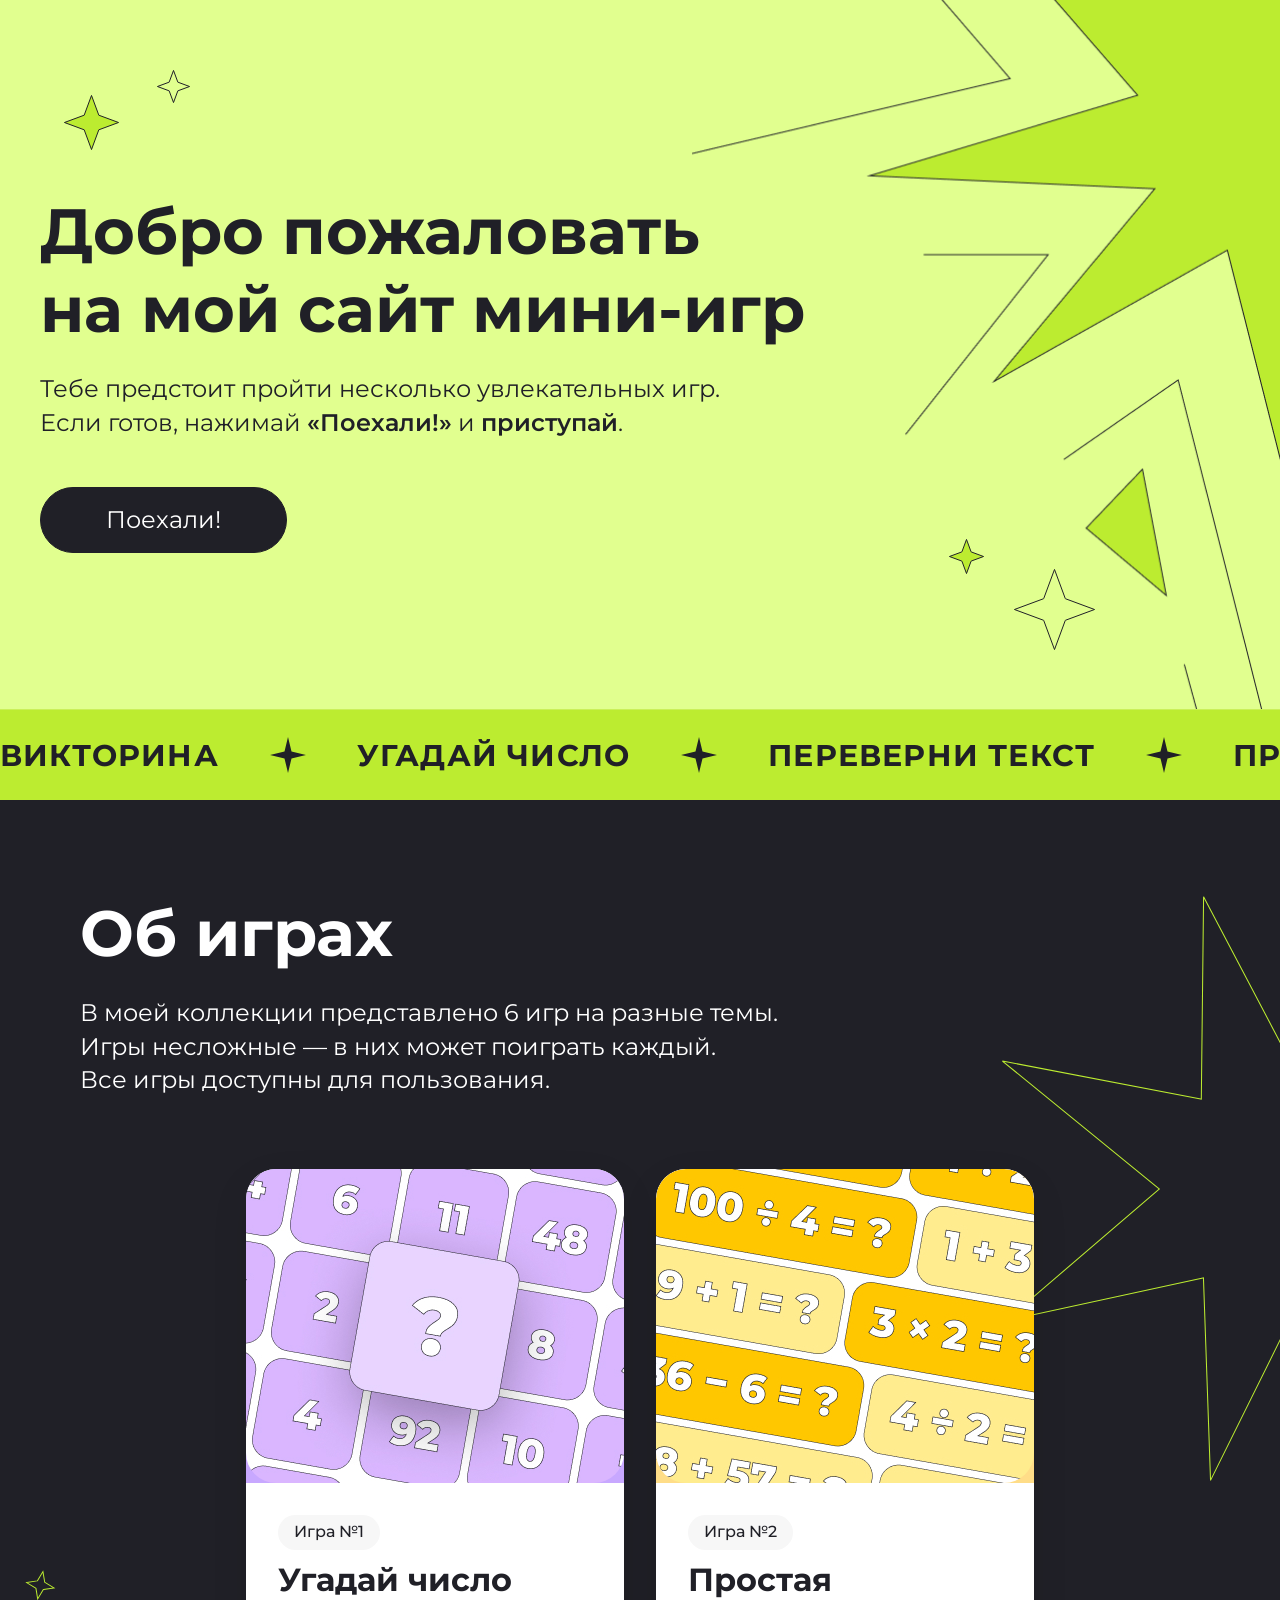
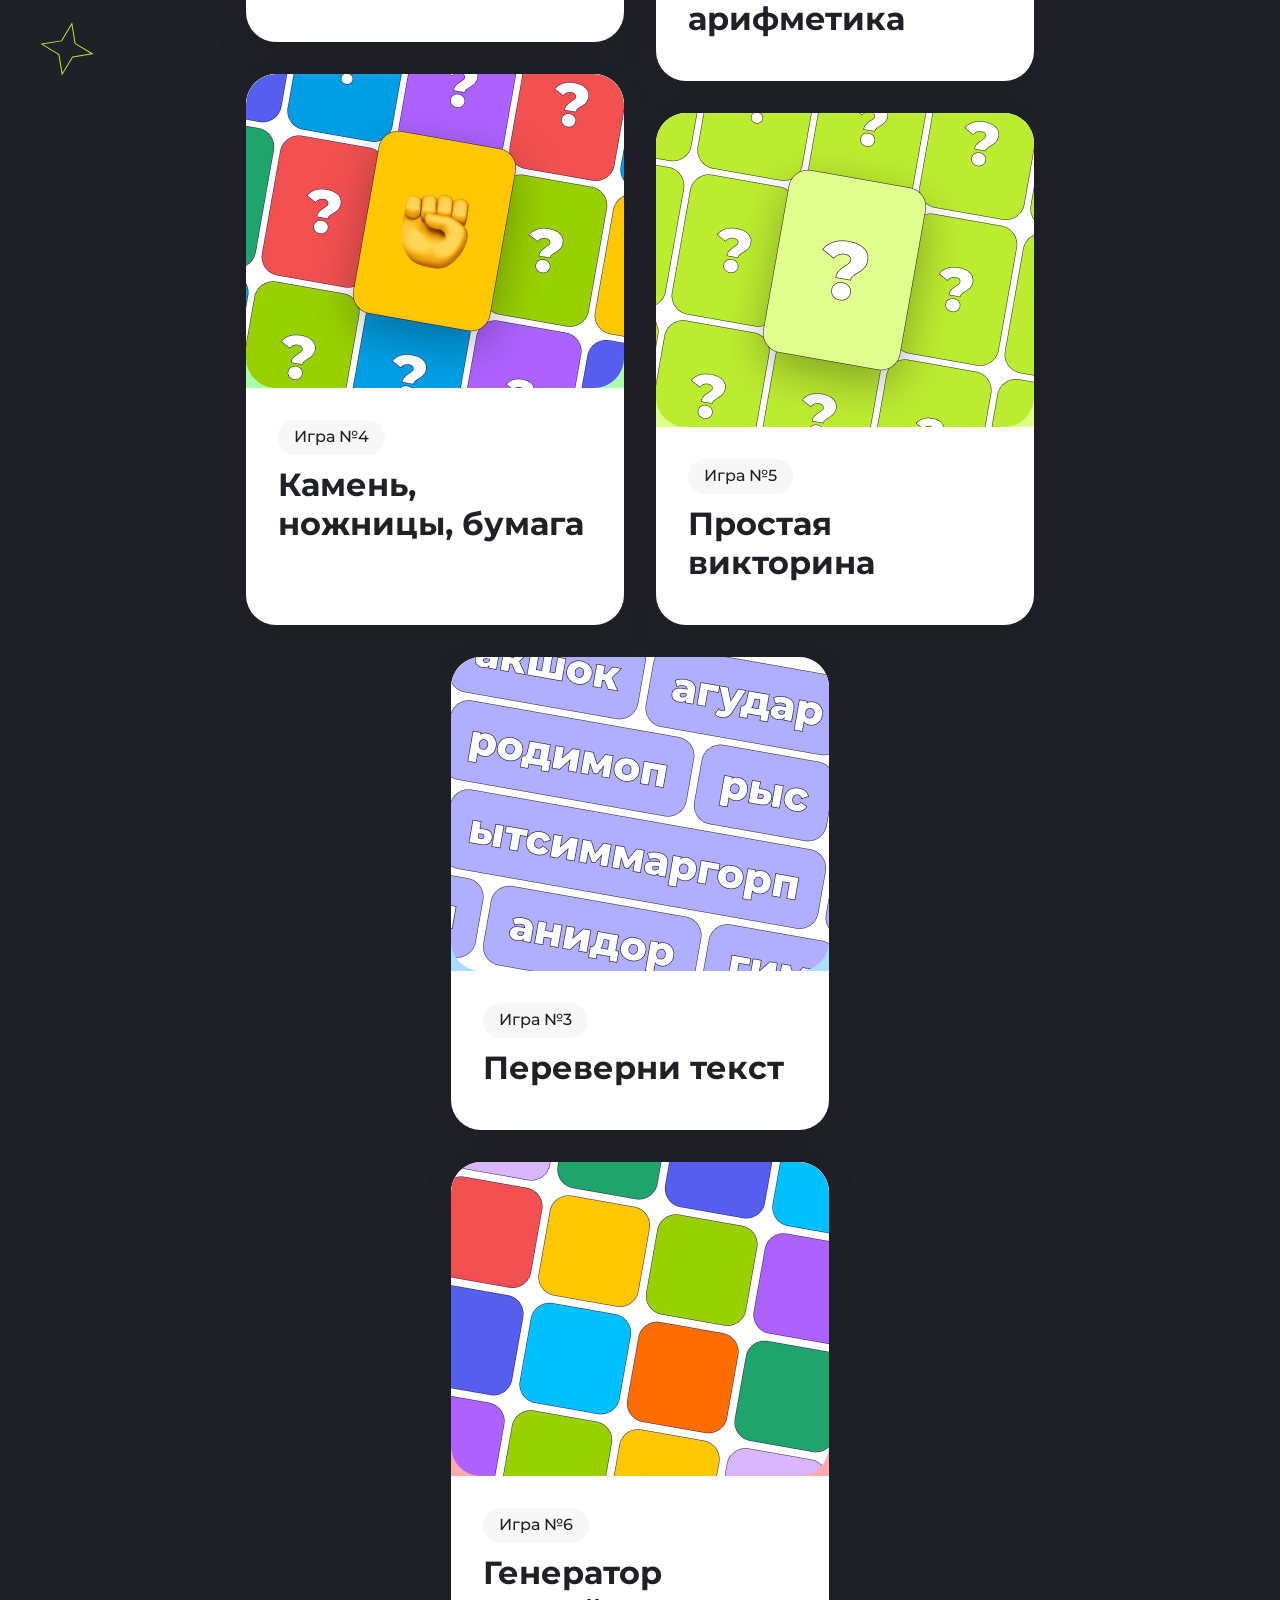
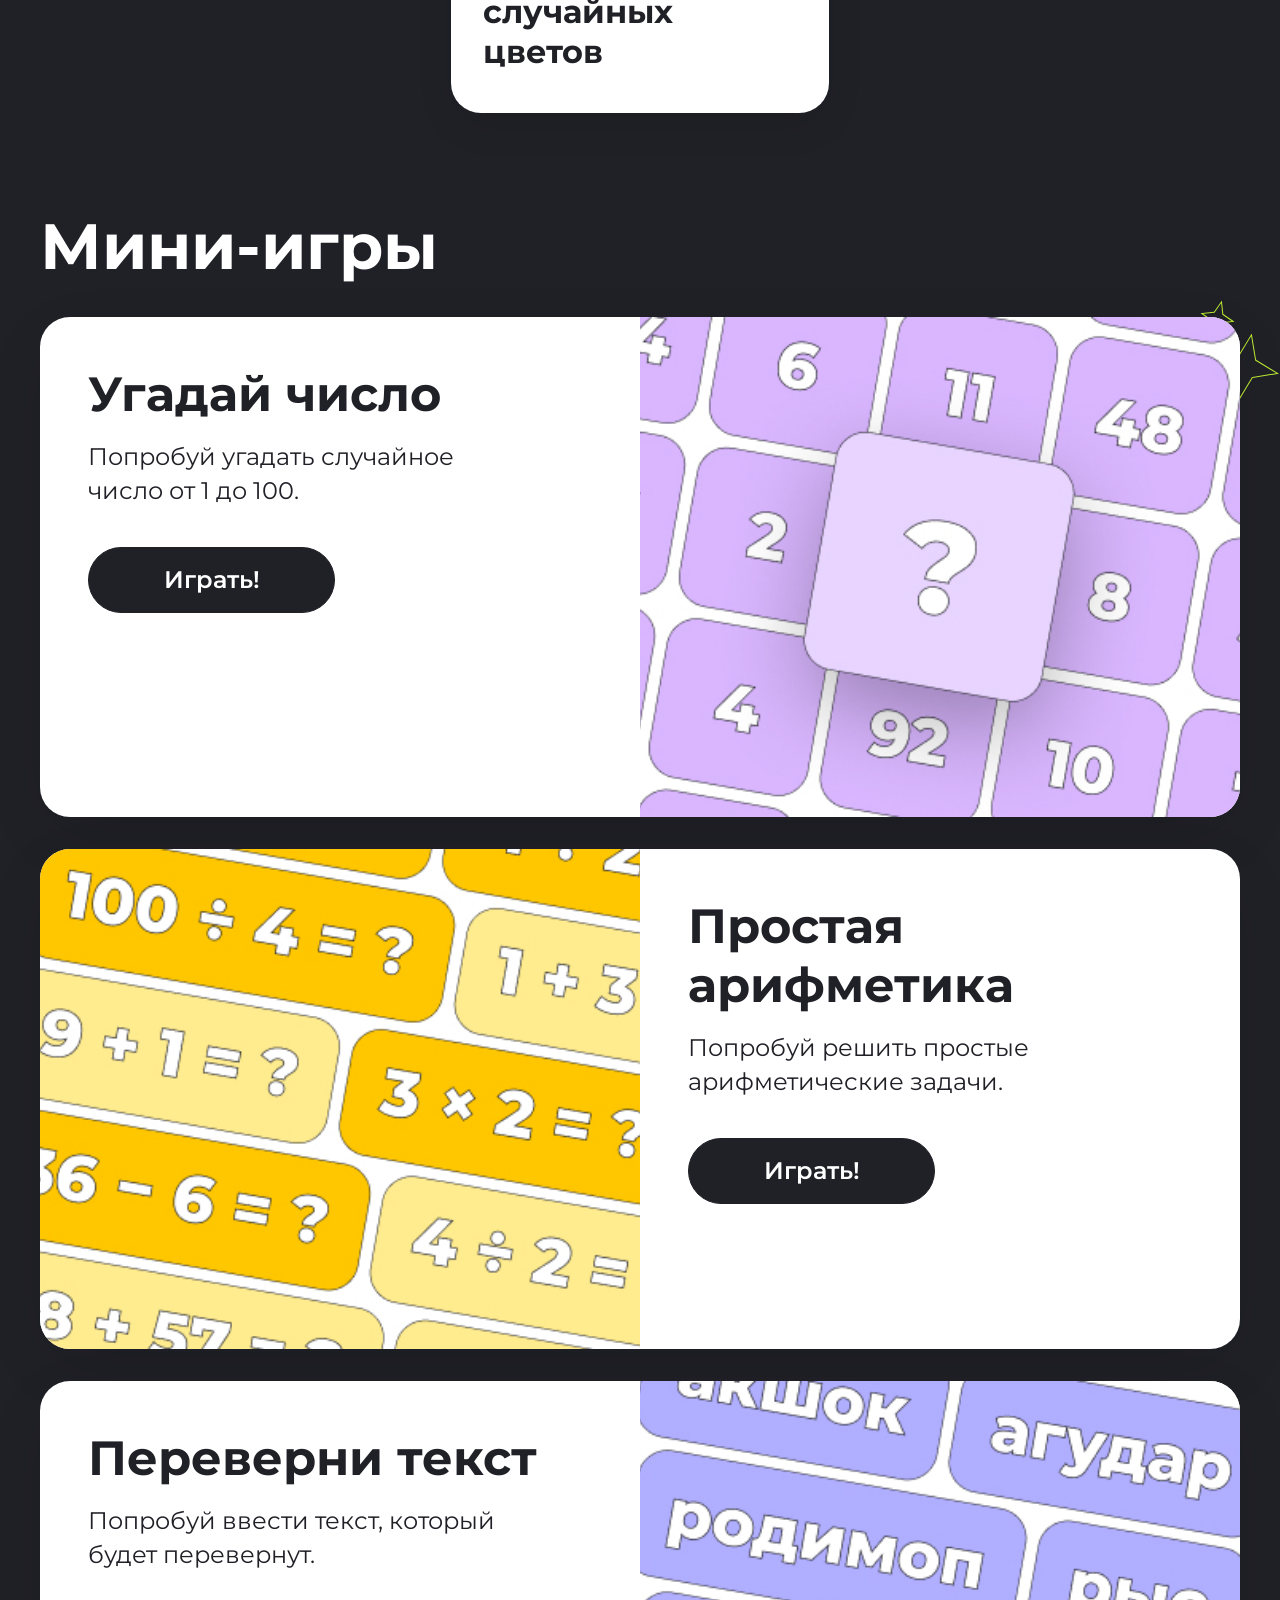
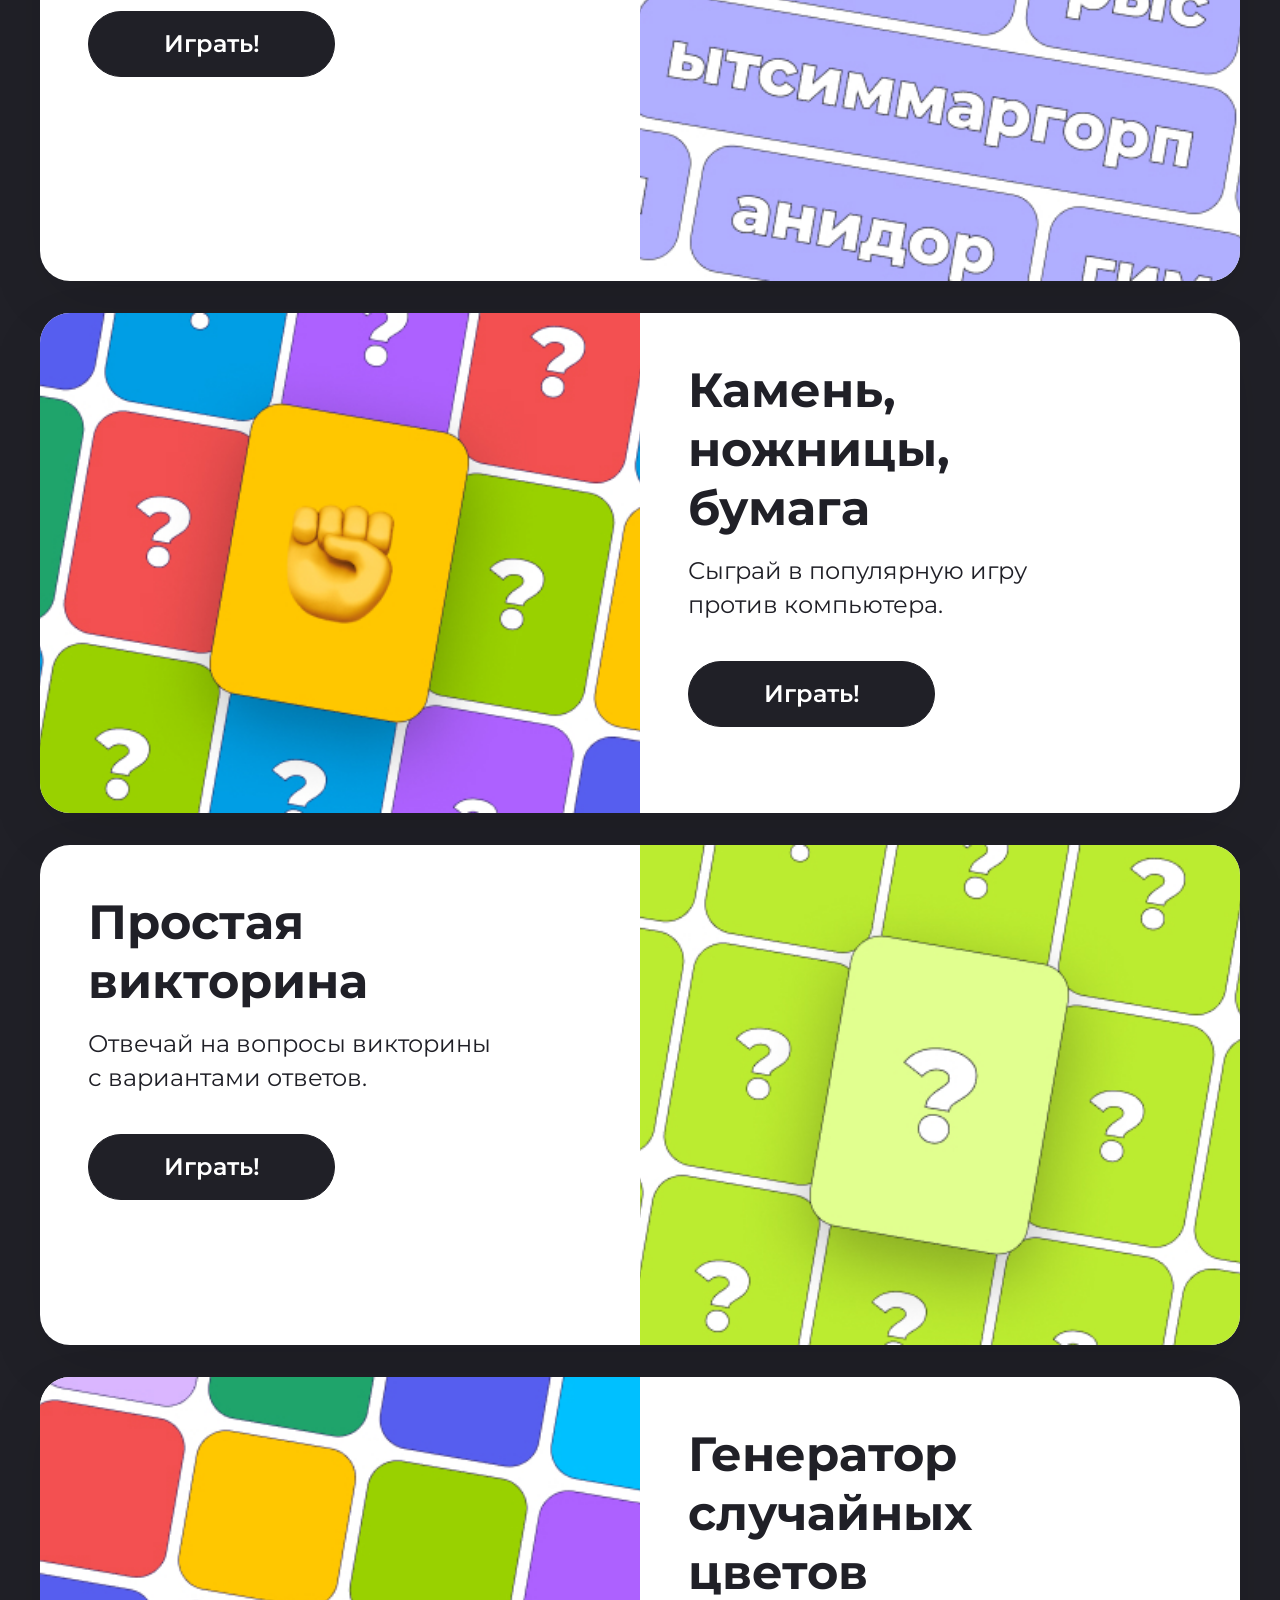
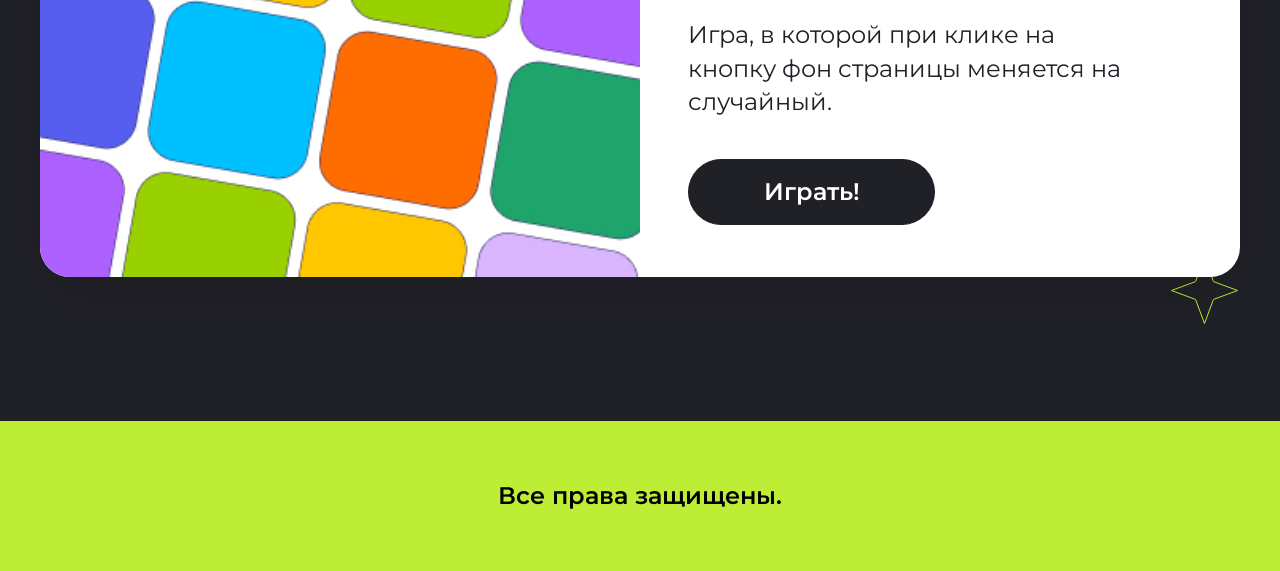
==== index.html @ 8c33d816 "Add files via upload" ====
<!doctype html>
<html lang="ru">
  <head>
    <meta charset="UTF-8" />
    <meta name="viewport" content="width=device-width, initial-scale=1.0" />
    <title>Мини-игры</title>
    <link rel="preconnect" href="https://fonts.googleapis.com" />
    <link rel="preconnect" href="https://fonts.gstatic.com" crossorigin />
    <link
      href="https://fonts.googleapis.com/css2?family=Montserrat:wght@400;500;600;700&display=swap"
      rel="stylesheet"
    />
    <link rel="stylesheet" href="style.css" />
  </head>
  <body>
    <div class="page">
      <!-- Блок: hero -->
      <section class="hero">
        <!-- Звёздочки десктоп -->
        <svg
          class="hero__star hero__star_top"
          width="57"
          height="57"
          viewBox="0 0 57 57"
          fill="none"
          xmlns="http://www.w3.org/2000/svg"
        >
          <path
            d="M35.7285 20.9756L35.8086 21.1914L36.0244 21.2715L55.5586 28.5L36.0244 35.7285L35.8086 35.8086L35.7285 36.0244L28.5 55.5586L21.2715 36.0244L21.1914 35.8086L20.9756 35.7285L1.44043 28.5L20.9756 21.2715L21.1914 21.1914L21.2715 20.9756L28.5 1.44043L35.7285 20.9756Z"
            fill="#BCEC30"
            stroke="#202027"
          />
        </svg>
        <svg
          class="hero__star hero__star_top-small"
          width="35"
          height="35"
          viewBox="0 0 35 35"
          fill="none"
          xmlns="http://www.w3.org/2000/svg"
        >
          <path
            d="M21.7578 12.9473L21.8379 13.1621L22.0527 13.2422L33.5586 17.5L22.0527 21.7578L21.8379 21.8379L21.7578 22.0527L17.5 33.5586L13.2422 22.0527L13.1621 21.8379L12.9473 21.7578L1.44043 17.5L12.9473 13.2422L13.1621 13.1621L13.2422 12.9473L17.5 1.44043L21.7578 12.9473Z"
            stroke="#202027"
          />
        </svg>
        <svg
          class="hero__star hero__star_down"
          width="37"
          height="37"
          viewBox="0 0 37 37"
          fill="none"
          xmlns="http://www.w3.org/2000/svg"
        >
          <path
            d="M23.0273 13.6768L23.1074 13.8926L23.3232 13.9727L35.5586 18.5L23.3232 23.0273L23.1074 23.1074L23.0273 23.3232L18.5 35.5586L13.9727 23.3232L13.8926 23.1074L13.6768 23.0273L1.44043 18.5L13.6768 13.9727L13.8926 13.8926L13.9727 13.6768L18.5 1.44043L23.0273 13.6768Z"
            fill="#BCEC30"
            stroke="#202027"
          />
        </svg>
        <svg
          class="hero__star hero__star_down-big"
          width="83"
          height="83"
          viewBox="0 0 83 83"
          fill="none"
          xmlns="http://www.w3.org/2000/svg"
        >
          <path
            d="M52.2402 30.4648L52.3193 30.6807L52.5352 30.7598L81.5586 41.5L52.5352 52.2402L52.3193 52.3193L52.2402 52.5352L41.5 81.5586L30.7598 52.5352L30.6807 52.3193L30.4648 52.2402L1.44043 41.5L30.4648 30.7598L30.6807 30.6807L30.7598 30.4648L41.5 1.44043L52.2402 30.4648Z"
            stroke="#202027"
          />
        </svg>

        <!--НОВЫЕ ЗВЁЗДЫ МОБИЛьный -->
        <!-- Верхняя левая большая звезда -->
        <svg
          class="hero__star hero__star_mobile hero__star_mobile_top-left-big"
          width="35"
          height="35"
          viewBox="0 0 35 35"
          fill="none"
          xmlns="http://www.w3.org/2000/svg"
        >
          <path
            d="M21.7578 12.9473L21.8379 13.1621L22.0527 13.2422L33.5586 17.5L22.0527 21.7578L21.8379 21.8379L21.7578 22.0527L17.5 33.5586L13.2422 22.0527L13.1621 21.8379L12.9473 21.7578L1.44043 17.5L12.9473 13.2422L13.1621 13.1621L13.2422 12.9473L17.5 1.44043L21.7578 12.9473Z"
            fill="#BCEC30"
            stroke="#202027"
          />
        </svg>

        <!-- Верхняя левая малая звезда -->
        <svg
          class="hero__star hero__star_mobile hero__star_mobile_top-left-small"
          width="21"
          height="21"
          viewBox="0 0 21 21"
          fill="none"
          xmlns="http://www.w3.org/2000/svg"
        >
          <path
            d="M12.8672 7.83789L12.9473 8.05273L13.1621 8.13281L19.5586 10.5L13.1621 12.8672L12.9473 12.9473L12.8672 13.1621L10.5 19.5586L8.13281 13.1621L8.05273 12.9473L7.83789 12.8672L1.44043 10.5L7.83789 8.13281L8.05273 8.05273L8.13281 7.83789L10.5 1.44043L12.8672 7.83789Z"
            stroke="#202027"
          />
        </svg>

        <!-- Нижняя правая малая звезда -->
        <svg
          class="hero__star hero__star_mobile hero__star_mobile_bottom-right-small"
          width="18"
          height="18"
          viewBox="0 0 18 18"
          fill="none"
          xmlns="http://www.w3.org/2000/svg"
        >
          <path
            d="M10.9619 6.74316L11.042 6.95801L11.2568 7.03809L16.5586 9L11.2568 10.9619L11.042 11.042L10.9619 11.2568L9 16.5586L7.03809 11.2568L6.95801 11.042L6.74316 10.9619L1.44043 9L6.74316 7.03809L6.95801 6.95801L7.03809 6.74316L9 1.44043L10.9619 6.74316Z"
            fill="#BCEC30"
            stroke="#202027"
          />
        </svg>

        <!-- Нижняя правая большая звезда -->
        <svg
          class="hero__star hero__star_mobile hero__star_mobile_bottom-right-big"
          width="39"
          height="41"
          viewBox="0 0 39 41"
          fill="none"
          xmlns="http://www.w3.org/2000/svg"
        >
          <path
            d="M24.2949 15.1289L24.3711 15.3457L24.5859 15.4287L37.6201 20.5L24.5859 25.5713L24.3711 25.6543L24.2949 25.8711L19.5 39.4932L14.7051 25.8711L14.6289 25.6543L14.4141 25.5713L1.37891 20.5L14.4141 15.4287L14.6289 15.3457L14.7051 15.1289L19.5 1.50586L24.2949 15.1289Z"
            stroke="#202027"
          />
        </svg>

        <!-- Верхняя большая звезда справа -->
        <svg
          class="hero__star hero__star_mobile hero__star_mobile_top-right-big"
          width="160"
          height="155"
          viewBox="0 0 160 155"
          fill="none"
          xmlns="http://www.w3.org/2000/svg"
        >
          <path
            d="M163.245 10.1084C166.091 10.8901 245.303 43.9262 245.303 43.9262L161.261 52.8255L214.355 120.072L139.504 74.1374L131.878 151.995L110.781 70.0034L40.4614 109.004L88.9017 51.7588L2.93664 47.8942L83.7388 23.992L23.6975 -44.2244L108.11 -5.0504L127.428 -80.6361L136.103 -4.88818L212.993 -57.1361L163.245 10.1084Z"
            fill="#BCEC30"
            stroke="#202027"
            stroke-miterlimit="10"
            stroke-linecap="round"
          />
        </svg>
        <!-- КОНЕЦ НОВЫХ ЗВЁЗД -->

        <div class="hero__container">
          <div class="hero__content">
            <h1 class="hero__title">
              Добро пожаловать<br />
              на мой сайт мини-игр
            </h1>
            <p class="hero__description">
              Тебе предстоит пройти несколько увлекательных игр. Если готов,
              нажимай <span class="hero__highlight">«Поехали!»</span> и
              <span class="hero__highlight">приступай</span>.
            </p>
            <button
              class="hero__button"
              onclick="document.getElementById('games-play').scrollIntoView({ behavior: 'smooth' })"
            >
              Поехали!
            </button>
          </div>
        </div>

        <!-- Полоса прокрутки с играми -->
        <div class="hero__scroll-line scroll-line">
          <div class="scroll-line__track">
            <span class="scroll-line__item">ВИКТОРИНА</span>
            <span class="scroll-line__separator">
              <svg width="36" height="36" viewBox="0 0 36 36" fill="none">
                <path
                  d="M18 0L21.5 14.5L36 18L21.5 21.5L18 36L14.5 21.5L0 18L14.5 14.5L18 0Z"
                  fill="#202027"
                />
              </svg>
            </span>
            <span class="scroll-line__item">УГАДАЙ ЧИСЛО</span>
            <span class="scroll-line__separator">
              <svg width="36" height="36" viewBox="0 0 36 36" fill="none">
                <path
                  d="M18 0L21.5 14.5L36 18L21.5 21.5L18 36L14.5 21.5L0 18L14.5 14.5L18 0Z"
                  fill="#202027"
                />
              </svg>
            </span>
            <span class="scroll-line__item">ПЕРЕВЕРНИ ТЕКСТ</span>
            <span class="scroll-line__separator">
              <svg width="36" height="36" viewBox="0 0 36 36" fill="none">
                <path
                  d="M18 0L21.5 14.5L36 18L21.5 21.5L18 36L14.5 21.5L0 18L14.5 14.5L18 0Z"
                  fill="#202027"
                />
              </svg>
            </span>
            <span class="scroll-line__item">ПРОСТАЯ АРИФМЕТИКА</span>
            <span class="scroll-line__separator">
              <svg width="36" height="36" viewBox="0 0 36 36" fill="none">
                <path
                  d="M18 0L21.5 14.5L36 18L21.5 21.5L18 36L14.5 21.5L0 18L14.5 14.5L18 0Z"
                  fill="#202027"
                />
              </svg>
            </span>
            <span class="scroll-line__item">КАМЕНЬ, НОЖНИЦЫ, БУМАГА</span>
            <span class="scroll-line__separator">
              <svg width="36" height="36" viewBox="0 0 36 36" fill="none">
                <path
                  d="M18 0L21.5 14.5L36 18L21.5 21.5L18 36L14.5 21.5L0 18L14.5 14.5L18 0Z"
                  fill="#202027"
                />
              </svg>
            </span>
            <span class="scroll-line__item">ГЕНЕРАТОР СЛУЧАЙНЫХ ЦВЕТОВ</span>
            <span class="scroll-line__separator">
              <svg width="36" height="36" viewBox="0 0 36 36" fill="none">
                <path
                  d="M18 0L21.5 14.5L36 18L21.5 21.5L18 36L14.5 21.5L0 18L14.5 14.5L18 0Z"
                  fill="#202027"
                />
              </svg>
            </span>
          </div>
        </div>
      </section>

      <!-- Блок: about-games -->
      <section class="about-games" id="about-games">
        <svg
          class="about-games__big-star"
          width="458"
          height="567"
          viewBox="0 0 458 567"
          fill="none"
          xmlns="http://www.w3.org/2000/svg"
        >
          <path
            d="M311.161 184.877L311.375 185.435L311.886 185.126L479.433 83.8167L380.124 252.557L379.822 253.073L380.382 253.28L564.052 321.108L370.208 348.674L369.616 348.758L369.804 349.326L431.289 535.215L288.879 400.849L288.444 400.439L288.117 400.94L181.119 564.91L197.378 369.793L197.429 369.197L196.833 369.254L1.92162 387.833L164.61 278.892L165.107 278.56L164.691 278.129L28.6394 137.326L215.247 196.597L215.817 196.778L215.894 196.186L241.151 2.02592L311.161 184.877Z"
            stroke="#BCEC30"
          />
        </svg>
        <svg
          class="about-games__small-star"
          width="32"
          height="32"
          viewBox="0 0 32 32"
          fill="none"
          xmlns="http://www.w3.org/2000/svg"
        >
          <path
            d="M19.7299 11.9161L19.7892 12.1375L19.9965 12.2377L29.7633 16.9489L19.282 19.7301L19.0596 19.7894L18.9593 19.9966L14.2472 29.7633L11.467 19.2821L11.4077 19.0597L11.2015 18.9596L1.43379 14.2474L11.9159 11.4672L12.1374 11.4079L12.2375 11.2016L16.9487 1.43382L19.7299 11.9161Z"
            stroke="#BCEC30"
          />
        </svg>
        <svg
          class="about-games__star"
          width="55"
          height="55"
          viewBox="0 0 55 55"
          fill="none"
          xmlns="http://www.w3.org/2000/svg"
        >
          <path
            d="M34.7319 20.6643L34.7912 20.8867L34.9985 20.986L52.916 29.6302L33.6877 34.7322L33.4652 34.7914L33.365 34.9987L24.7208 52.9162L19.6188 33.6878L19.5605 33.4655L19.3533 33.3653L1.43475 24.7209L20.6641 19.619L20.8865 19.5608L20.9857 19.3534L29.63 1.43493L34.7319 20.6643Z"
            stroke="#BCEC30"
          />
        </svg>
        <div class="about-games__container">
          <div class="about-games__center">
            <div class="about-games__header">
              <h2 class="about-games__title">Об играх</h2>
              <p class="about-games__description">
                В моей коллекции представлено 6 игр на разные темы.<br />
                Игры несложные — в них может поиграть каждый.<br />
                Все игры доступны для пользования.
              </p>
            </div>

            <!-- Сетка карточек -->
            <div class="about-games__grid games-grid">
              <!-- Колонка 1 -->
              <div class="games-grid__column">
                <!-- Карточка 1: Угадай число -->
                <a
                  href="#game-guess-number"
                  class="games-grid__item game-card game-card_purple game-card_guess-number"
                >
                  <div class="game-card__image-wrapper">
                    <img
                      class="game-card__image"
                      src="img/cart1.jpg"
                      alt="Угадай число"
                    />
                  </div>
                  <div class="game-card__content">
                    <span class="game-card__number">Игра №1</span>
                    <h3 class="game-card__title">Угадай число</h3>
                  </div>
                </a>

                <!-- Карточка 4: Камень, ножницы, бумага -->
                <a
                  href="#game-rock-paper-scissors"
                  class="games-grid__item game-card game-card_green game-card_rock-paper-scissors"
                >
                  <div class="game-card__image-wrapper">
                    <img
                      class="game-card__image"
                      src="img/cart4.jpg"
                      alt="Камень, ножницы, бумага"
                    />
                  </div>
                  <div class="game-card__content">
                    <span class="game-card__number">Игра №4</span>
                    <h3 class="game-card__title">
                      Камень, ножницы, бумага
                    </h3>
                  </div>
                </a>
              </div>

              <!-- Колонка 2 -->
              <div class="games-grid__column">
                <!-- Карточка 2: Простая арифметика -->
                <a
                  href="#game-arithmetic"
                  class="games-grid__item game-card game-card_yellow game-card_simple-arithmetic"
                >
                  <div class="game-card__image-wrapper">
                    <img
                      class="game-card__image"
                      src="img/cart2.jpg"
                      alt="Простая арифметика"
                    />
                  </div>
                  <div class="game-card__content">
                    <span class="game-card__number">Игра №2</span>
                    <h3 class="game-card__title">Простая арифметика</h3>
                  </div>
                </a>

                <!-- Карточка 5: Простая викторина -->
                <a
                  href="#game-quiz"
                  class="games-grid__item game-card game-card_lime game-card_simple-quiz"
                >
                  <div class="game-card__image-wrapper">
                    <img
                      class="game-card__image"
                      src="img/cart5.jpg"
                      alt="Простая викторина"
                    />
                  </div>
                  <div class="game-card__content">
                    <span class="game-card__number">Игра №5</span>
                    <h3 class="game-card__title">Простая викторина</h3>
                  </div>
                </a>
              </div>

              <!-- Колонка 3 -->
              <div class="games-grid__column">
                <!-- Карточка 3: Переверни текст -->
                <a
                  href="#game-text-flip"
                  class="games-grid__item game-card game-card_blue game-card_text-flip"
                >
                  <div class="game-card__image-wrapper">
                    <img
                      class="game-card__image"
                      src="img/cart3.jpg"
                      alt="Переверни текст"
                    />
                  </div>
                  <div class="game-card__content">
                    <span class="game-card__number">Игра №3</span>
                    <h3 class="game-card__title">Переверни текст</h3>
                  </div>
                </a>

                <!-- Карточка 6: Генератор случайных цветов -->
                <a
                  href="#game-random-color"
                  class="games-grid__item game-card game-card_red game-card_random-color"
                >
                  <div class="game-card__image-wrapper">
                    <img
                      class="game-card__image"
                      src="img/cart6.jpg"
                      alt="Генератор случайных цветов"
                    />
                  </div>
                  <div class="game-card__content">
                    <span class="game-card__number">Игра №6</span>
                    <h3 class="game-card__title">
                      Генератор случайных цветов
                    </h3>
                  </div>
                </a>
              </div>
            </div>
          </div>
        </div>
      </section>

      <!-- Блок: games-play -->
      <section class="games-play" id="games-play">
      <!-- Звёзды фона Мини-игры -->
      <div class="games-play__bg-stars">
        <svg class="games-play__star games-play__star_top-right-small" width="35" height="35" viewBox="0 0 35 35" fill="none" xmlns="http://www.w3.org/2000/svg">
          <path d="M22.2469 13.4283L22.2998 13.6524L22.5041 13.7585L33.446 19.4276L21.4491 22.2469L21.2251 22.2997L21.119 22.504L15.4488 33.4458L12.6306 21.449L12.5777 21.225L12.3734 21.1189L1.43062 15.4486L13.4284 12.6305L13.6524 12.5776L13.7585 12.3734L19.4278 1.43043L22.2469 13.4283Z" stroke="#BCEC30"/>
        </svg>

        <svg class="games-play__star games-play__star_top-right-big" width="69" height="69" viewBox="0 0 69 69" fill="none" xmlns="http://www.w3.org/2000/svg">
          <path d="M43.9327 26.0287L43.991 26.251L44.1982 26.3512L67.1165 37.4068L42.5217 43.9326L42.2993 43.9909L42.2001 44.1982L31.1435 67.1164L24.6187 42.5216L24.5595 42.2992L24.3522 42.2L1.434 31.1434L26.0287 24.6186L26.2512 24.5593L26.3514 24.3521L37.407 1.43385L43.9327 26.0287Z" stroke="#BCEC30"/>
        </svg>

        <svg class="games-play__star games-play__star_bottom-right-small" width="41" height="41" viewBox="0 0 41 41" fill="none" xmlns="http://www.w3.org/2000/svg">
          <path d="M25.5684 15.1367L25.6475 15.3525L25.8633 15.4316L39.5586 20.5L25.8633 25.5684L25.6475 25.6475L25.5684 25.8633L20.5 39.5586L15.4316 25.8633L15.3525 25.6475L15.1367 25.5684L1.44043 20.5L15.1367 15.4316L15.3525 15.3525L15.4316 15.1367L20.5 1.44043L25.5684 15.1367Z" stroke="#BCEC30"/>
        </svg>

        <svg class="games-play__star games-play__star_bottom-right-big" width="69" height="69" viewBox="0 0 69 69" fill="none" xmlns="http://www.w3.org/2000/svg">
          <path d="M43.3496 25.3555L43.4287 25.5713L43.6445 25.6504L67.5586 34.5L43.6445 43.3496L43.4287 43.4287L43.3496 43.6445L34.5 67.5586L25.6504 43.6445L25.5713 43.4287L25.3555 43.3496L1.44043 34.5L25.3555 25.6504L25.5713 25.5713L25.6504 25.3555L34.5 1.44043L43.3496 25.3555Z" stroke="#BCEC30"/>
        </svg>
      </div>

        <div class="games-play__container">
          <h2 class="games-play__title">Мини-игры</h2>

          <!-- Игра 1: Угадай число -->
          <div class="games-play__item game-play" id="game-guess-number">
            <div class="game-play__content">
              <h3 class="game-play__name">Угадай число</h3>
              <p class="game-play__description">Попробуй угадать случайное <br> число от 1 до 100.</p>
              <button class="game-play__button" onclick="alert('Игра в разработке')">Играть!</button>
            </div>
            <div class="game-play__image-wrapper game-play__image-wrapper_purple">
              <img class="game-play__image" src="img/cart1.jpg" alt="Угадай число" />
            </div>
          </div>

          <!-- Игра 2: Простая арифметика -->
          <div class="games-play__item game-play" id="game-arithmetic">
            <div class="game-play__image-wrapper game-play__image-wrapper_yellow">
              <img class="game-play__image" src="img/cart2.jpg" alt="Простая арифметика" />
            </div>
            <div class="game-play__content">
              <h3 class="game-play__name">Простая арифметика</h3>
              <p class="game-play__description">Попробуй решить простые арифметические задачи.</p>
              <button class="game-play__button" onclick="alert('Игра в разработке')">Играть!</button>
            </div>
          </div>

          <!-- Игра 3: Переверни текст -->
          <div class="games-play__item game-play" id="game-text-flip">
            <div class="game-play__content">
              <h3 class="game-play__name">Переверни текст</h3>
              <p class="game-play__description">Попробуй ввести текст, который будет перевернут.</p>
              <button class="game-play__button" onclick="alert('Игра в разработке')">Играть!</button>
            </div>
            <div class="game-play__image-wrapper game-play__image-wrapper_blue">
              <img class="game-play__image" src="img/cart3.jpg" alt="Переверни текст" />
            </div>
          </div>

          <!-- Игра 4: Камень, ножницы, бумага -->
          <div class="games-play__item game-play" id="game-rock-paper-scissors">
            <div class="game-play__image-wrapper game-play__image-wrapper_green">
              <img class="game-play__image" src="img/cart4.jpg" alt="Камень, ножницы, бумага" />
            </div>
            <div class="game-play__content">
              <h3 class="game-play__name">Камень,<br> ножницы,<br> бумага</h3>
              <p class="game-play__description">Сыграй в популярную игру<br> против компьютера.</p>
              <button class="game-play__button" onclick="alert('Игра в разработке')">Играть!</button>
            </div>
          </div>

          <!-- Игра 5: Простая викторина -->
          <div class="games-play__item game-play" id="game-quiz">
            <div class="game-play__content">
              <h3 class="game-play__name">Простая викторина</h3>
              <p class="game-play__description">Отвечай на вопросы викторины <br>с вариантами ответов.</p>
              <button class="game-play__button" onclick="alert('Игра в разработке')">Играть!</button>
            </div>
            <div class="game-play__image-wrapper game-play__image-wrapper_lime">
              <img class="game-play__image" src="img/cart5.jpg" alt="Простая викторина" />
            </div>
          </div>

          <!-- Игра 6: Генератор случайных цветов -->
          <div class="games-play__item game-play" id="game-random-color">
            <div class="game-play__image-wrapper game-play__image-wrapper_red">
              <img class="game-play__image" src="img/cart6.jpg" alt="Генератор случайных цветов" />
            </div>
            <div class="game-play__content">
              <h3 class="game-play__name">Генератор случайных <br>цветов</h3>
              <p class="game-play__description">Игра, в которой при клике на кнопку фон страницы меняется на случайный.</p>
              <button class="game-play__button" onclick="alert('Игра в разработке')">Играть!</button>
            </div>
          </div>
        </div>
      </section>

      <!-- Footer -->
      <footer class="footer">
        <p class="footer__text">Все права защищены.</p>
      </footer>

    </div> 
    </body>
</html>
---- style.css ----
*,
*::before,
*::after {
  box-sizing: border-box;
  margin: 0;
  padding: 0;
}

html {
  scroll-behavior: smooth;
}

body {
  font-family: "Montserrat", "Segoe UI", Arial, sans-serif;
  background-color: #ffffff;
  color: #202027;
  line-height: 1.5;
  -webkit-font-smoothing: antialiased;
}

img {
  display: block;
  max-width: 100%;
  height: auto;
}

button {
  font-family: inherit;
  cursor: pointer;
  border: none;
  background: none;
}

a,
a:link,
a:visited,
a:hover,
a:active,
a:focus {
  text-decoration: none;
  color: inherit;
}

.page {
  max-width: none;
  margin: 0 auto;
  overflow-x: hidden;
}

/* HERO */
.hero {
  position: relative;
  width: 100%;
  max-width: none;
  margin: 0 auto;
  min-height: 800px;
  padding: 0 40px;
  background: #e1ff8f;
  background-image: url("img/hero-bigstar.png");
  background-repeat: no-repeat;
  background-position: right center;
  background-size: contain;
  overflow: hidden;
  display: flex;
  flex-direction: column;
  justify-content: center;
  z-index: 2;
}

/* Звёздочки */
.hero__star {
  position: absolute;
  z-index: 1;
}

.hero__star_top {
  width: 57px;
  height: 57px;
  left: 63px;
  top: 94px;
}

.hero__star_top-small {
  position: absolute;
  width: 35px;
  height: 35px;
  left: 156px;
  top: 69px;
}

.hero__star_down {
  position: absolute;
  width: 37px;
  height: 37px;
  left: 948px;
  top: 538px;
}

.hero__star_down-big {
  position: absolute;
  width: 83px;
  height: 83px;
  left: 1013px;
  top: 568px;
}

/* Мобильные звёзды скрываю на десктопе */
.hero__star_mobile {
  display: none;
}


.hero__container {
  position: relative;
  z-index: 2;
  max-width: 1200px;
  margin: 0 auto;
  width: 100%;
  padding-bottom: 115px;
}

.hero__content {
  display: flex;
  flex-direction: column;
  align-items: flex-start;
  gap: 24px;
  max-width: 769px;
  padding-top: 60px;
}

.hero__title {
  font-family: "Montserrat", sans-serif;
  font-weight: 700;
  font-size: 64px;
  line-height: 1.22;
  color: #202027;
  max-width: 769px;
  max-height: 358px;
}

.hero__description {
  font-family: "Montserrat", sans-serif;
  font-weight: 400;
  font-size: 24px;
  line-height: 1.4;
  color: #202027;
  max-width: 720px;
}

.hero__highlight {
  font-weight: 600;
}

.hero__button {
  font-family: "Montserrat", sans-serif;
  font-weight: 400;
  font-size: 24px;
  line-height: 1.42;
  text-align: center;
  color: #ffffff;
  display: flex;
  justify-content: center;
  align-items: center;
  padding: 16px 28px;
  gap: 10px;
  width: 247px;
  height: 66px;
  background: #202027;
  border: 1px solid #202027;
  border-radius: 60px;
  transition:
    background-color 0.3s ease,
    transform 0.2s ease;
  margin-top: 24px;
}

.hero__button:hover {
  background-color: #3a3a4a;
  transform: translateY(-2px);
}

/* Полоса прокрутки */
.hero__scroll-line {
  position: absolute;
  bottom: 0;
  left: 0;
  width: 100%;
  z-index: 3;
}

.scroll-line {
  background-color: #bcec30;
  overflow: hidden;
  white-space: nowrap;
  padding: 27px 0;
  border-top: 1px solid rgba(255, 255, 255, 0.2);
  backdrop-filter: blur(25px);
}

.scroll-line__track {
  display: flex;
  align-items: center;
  gap: 51px;
  animation: scroll-line-move 20s linear infinite;
  width: max-content;
}

.scroll-line__item {
  font-family: "Montserrat", sans-serif;
  font-weight: 700;
  font-size: 30px;
  line-height: 1.1;
  letter-spacing: 0.04em;
  text-transform: uppercase;
  color: #202027;
  flex-shrink: 0;
}

.scroll-line__separator {
  width: 36px;
  height: 36px;
  flex-shrink: 0;
  display: flex;
  align-items: center;
  justify-content: center;
}

.scroll-line__separator svg {
  width: 100%;
  height: 100%;
}

@keyframes scroll-line-move {
  0% {
    transform: translateX(0);
  }
  100% {
    transform: translateX(-50%);
  }
}

/* Об играх  */
.about-games {
  width: 100%;
  min-height: 1470px;
  background-color: #202027;
  padding: 94px 0;
  position: relative;
  overflow: hidden;
}

.about-games__big-star {
  position: absolute;
  width: 584.72px;
  height: 584.72px;
  left: 933px;
  transform: rotate(-6.77deg);
}

.about-games__small-star {
  position: absolute;
  width: 31.34px;
  height: 31.34px;
  left: 25px;
  top: 770px;
  transform: rotate(5.45deg);
}

.about-games__star {
  position: absolute;
  width: 54.6px;
  height: 54.6px;
  top: 822px;
  left: 40px;
  transform: rotate(5.45deg);
}

.about-games__container {
  width: 100%;
  max-width: 1200px;
  margin: 0 auto;
  padding: 0 40px;
  position: relative;
  z-index: 2;
  display: grid;
  grid-template-columns: 1fr minmax(auto, max-content) 1fr;
  gap: 0;
  justify-content: center;
}

.about-games__center {
  grid-column: 2 / 3;
  width: 100%;
}

.about-games__header {
  margin-bottom: 72px;
  text-align: left;
}

.about-games__title {
  font-family: "Montserrat", sans-serif;
  font-weight: 700;
  font-size: 64px;
  line-height: 1.22;
  color: #ffffff;
}

.about-games__description {
  font-family: "Montserrat", sans-serif;
  font-weight: 400;
  font-size: 24px;
  line-height: 1.4;
  color: #ffffff;
  margin-top: 24px;
  max-width: 788px;
}

.about-games__grid {
  width: 100%;
  max-width: 1201px;
  margin: 0 auto;
}

.games-grid {
  display: flex;
  gap: 32px;
  justify-content: center;
  align-items: flex-start;
}

.games-grid__column {
  display: flex;
  flex-direction: column;
  gap: 32px;
  width: 378px;
}

/*  МИНИИГРЫ */
.game-card {
  width: 378px;
  background-color: #ffffff;
  border-radius: 30px;
  overflow: hidden;
  transition:
    transform 0.4s cubic-bezier(0.25, 0.46, 0.45, 0.94),
    box-shadow 0.4s ease;
  transform-origin: center center;
  position: relative;
  z-index: 1;
  display: flex;
  flex-direction: column;
  box-shadow: 0px 12.61px 42.25px -7.57px rgba(0, 0, 0, 0.13);
  text-decoration: none;
  color: inherit;
}

.game-card:hover,
.game-card:visited,
.game-card:active,
.game-card:focus {
  text-decoration: none;
  color: inherit;
}

.game-card:hover {
  transform: scale(1.03);
  box-shadow: 0px 20px 50px rgba(0, 0, 0, 0.35);
  z-index: 100;
}

.game-card__image-wrapper {
  width: 100%;
  height: 314px;
  overflow: hidden;
  position: relative;
  border-radius: 30px 30px 0 0;
}

.game-card__image {
  width: auto;
  height: auto;
  object-fit: cover;
  display: block;
  transition: transform 0.4s ease;
  background: #ad61ff;
  border-radius: 30px;
}

.game-card:hover .game-card__image {
  transform: scale(1.05);
}

.game-card__content {
  display: flex;
  flex-direction: column;
  align-items: flex-start;
  padding: 32px 32px 36px;
  gap: 10px;
  width: 100%;
}

.game-card__number {
  display: inline-flex;
  align-items: center;
  padding: 8px 16px 10px;
  background: #f7f7f7;
  border-radius: 52.58px;
  font-family: "Montserrat", sans-serif;
  font-weight: 500;
  font-size: 16px;
  line-height: 1.1;
  color: #202027;
}

.game-card__title {
  font-family: "Montserrat", sans-serif;
  font-weight: 700;
  font-size: 32px;
  line-height: 1.22;
  color: #202027;
  max-width: 314px;
}

/* Модификаторы высоты карточек */
.game-card_purple {
  height: 473px;
}

.game-card_yellow {
  height: 512px;
}

.game-card_blue {
  height: 473px;
}

.game-card_green {
  height: 551px;
}

.game-card_lime {
  height: 512px;
}

.game-card_red {
  height: 551px;
}

/* Цвета карточек */
.game-card_purple .game-card__image-wrapper {
  background-color: #c8a8ff;
}

.game-card_yellow .game-card__image-wrapper {
  background-color: #ffdd88;
}

.game-card_blue .game-card__image-wrapper {
  background-color: #aaddff;
}

.game-card_green .game-card__image-wrapper {
  background-color: #aaffaa;
}

.game-card_lime .game-card__image-wrapper {
  background-color: #ddff88;
}

.game-card_red .game-card__image-wrapper {
  background-color: #ffaaaa;
}

/* Играть - DESKTOP */
.games-play {
  width: 100%;
  background-color: #202027;
  padding: 0 40px 144px;
  position: relative;
  overflow: hidden;
}

.games-play__container {
  width: 100%;
  max-width: 1200px;
  margin: 0 auto;
  padding: 0;
  display: flex;
  flex-direction: column;
  align-items: flex-start;
  gap: 32px;
  position: relative;
  z-index: 2;
}

.games-play__title {
  font-family: "Montserrat", sans-serif;
  font-weight: 700;
  font-size: 64px;
  color: #ffffff;
  line-height: 1.22;
  text-align: left;
  width: 100%;
  margin-left: 0;
}

.game-play {
  display: flex;
  flex-direction: row;
  align-items: stretch;
  width: 100%;
  height: 500px;
  background: #ffffff;
  box-shadow: 0px 20px 67px -12px rgba(0, 0, 0, 0.13);
  border-radius: 30px;
  overflow: hidden;
}

/* Content area - left or right side */
.game-play__content {
  display: flex;
  flex-direction: column;
  align-items: flex-start;
  padding: 48px;
  gap: 16px;
  width: 50%;
  height: 100%;
}

.game-play__name {
width: 504px;
font-family: 'Montserrat';
font-style: normal;
font-weight: 700;
font-size: 48px;
line-height: 59px;
/* identical to box height */
display: flex;
align-items: center;
color: #202027;
}

.game-play__description {
  font-family: "Montserrat", sans-serif;
  font-weight: 400;
  font-size: 24px;
  line-height: 1.4;
  color: #202027;
  max-width: 457px;
  margin: 0;  
}

.game-play__button {
  font-family: "Montserrat", sans-serif;
  line-height: 1.42;
  text-align: center;
  color: #ffffff;
  display: flex;
  justify-content: center;
  align-items: center;
  padding: 16px 28px;
  gap: 10px;
  width: 247px;
  height: 66px;
  background: #202027;
  border: 1px solid #202027;
  border-radius: 60px;
  transition:
    background-color 0.3s ease,
    color 0.3s ease,
    border-color 0.3s ease;
  margin-top: 24px;
  cursor: pointer;
font-weight: 600;
font-style: SemiBold;
font-size: 24px;
letter-spacing: 0%;

}

.game-play__button:hover {
  background-color: #ffffff;
  color: #202027;
  border-color: #202027;
}

/* Image area */
.game-play__image-wrapper {
  width: 50%;
  height: 100%;
  overflow: hidden;
  display: flex;
  align-items: center;
  justify-content: center;
}

.game-play__image-wrapper_purple {
  background-color: #c8a8ff;
}

.game-play__image-wrapper_yellow {
  background-color: #ffdd88;
}

.game-play__image-wrapper_blue {
  background-color: #aaddff;
}

.game-play__image-wrapper_green {
  background-color: #aaffaa;
}

.game-play__image-wrapper_lime {
  background-color: #ddff88;
}

.game-play__image-wrapper_red {
  background-color: #ffaaaa;
}

.game-play__image {
  width: 100%;
  height: 100%;
  object-fit: cover;
  display: block;
}

/* Footer */
.footer {
  width: 100%;
  height: 150px;
  background: #bded35;
  display: flex;
  align-items: center;
  justify-content: center;
}

.footer__text {
  font-size: 24px;
  display: flex;
  align-items: center;
  text-align: center;
  color: #000000;
  font-family: Montserrat;
  font-weight: 600;
  line-height: 100%;
  letter-spacing: 0px;
  vertical-align: middle;
}


/* Звёзды фона блока Мини-игры */
.games-play__bg-stars {
  position: absolute;
  top: 0;
  left: 0;
  right: 0;
  bottom: 0;
  overflow: hidden;
  pointer-events: none;
  z-index: 1;
}

.games-play__star {
  position: absolute;
  pointer-events: none;
}

.games-play__star_top-right-small {
  width: 35.15px;
  height: 35.15px;
  top: 93px;
  right: 45px;
  transform: rotate(7.08deg);
}

.games-play__star_top-right-big {
  width: 68.86px;
  height: 68.86px;
  top: 126px;
  right: 0;
  transform: rotate(5.45deg);
}

.games-play__star_bottom-right-small {
  width: 41px;
  height: 41px;
  bottom: 144px;
  right: 111px;
}

.games-play__star_bottom-right-big {
  width: 69px;
  height: 69px;
  bottom: 96px;
  right: 41px;
}

/* Карточки игр поверх фона */
.game-play {
  position: relative;
  z-index: 2;
}

/* АДАПТИВ для планшета */
@media (max-width: 1280px) {
  .about-games__grid {
    width: 100%;
  }

  .games-grid {
    flex-wrap: wrap;
  }

  .game-play {
    width: 100%;
  }
}

@media (max-width: 1024px) {
  .games-grid {
    gap: 32px;
  }

  .hero__title {
    font-size: 48px;
  }

  .about-games__title {
    font-size: 48px;
  }

  .game-card__title {
    font-size: 24px;
  }

  .games-play__title {
    font-size: 48px;
    text-align: left;
    width: 100%;
  }

  .game-play {
    flex-direction: column;
    height: auto;
    width: 100%;
  }

  .game-play__content,
  .game-play__image-wrapper {
    width: 100%;
    height: auto;
  }

  .game-play__image-wrapper {
    height: 300px;
  }

  .game-play__content {
    padding: 36px;
    gap: 12px;
  }

  .game-play__name {
    font-size: 36px;
  }

  .game-play__description {
    font-size: 18px;
  }
}

/* МОБИЛЬНАЯ ВЕРСИЯ */
@media (max-width: 860px) {
  .about-games {
    display: none;
  }

  .hero {
    padding: 0 20px;
    min-height: 725px;
    background-position: center 80%;
    background-size: 80% auto;
    justify-content: flex-start;
    padding-top: 147px;
    background-image: none;
  }

  .hero__container {
    padding: 0;
    padding-bottom: 182px;
  }

  .hero__content {
    align-items: center;
    text-align: center;
    gap: 24px;
    padding-top: 0;
    max-width: 343px;
    margin: 0 auto;
  }

  .hero__title {
    width: 262px;
    height: 196px;
    font-family: 'Montserrat';
    font-style: normal;
    font-weight: 700;
    font-size: 40px;
    line-height: 49px;
    display: flex;
    align-items: center;
    text-align: center;
    color: #202027;
    letter-spacing: 0px;
    text-align: center;
    vertical-align: middle;
  }

  .hero__description {
    font-size: 16px;
    text-align: center;
    width: 296px;
    height: 60px;
    font-family: 'Montserrat';
    font-style: normal;
    font-weight: 400;
    line-height: 20px;
  }

  .hero__button {
    width: 285px;
    height: 55px;
    font-size: 16px;
    margin-top: 12px;
    font-family: Montserrat;
    font-weight: 600;
    font-size: 16px;
    line-height: 142%;
    letter-spacing: 0%;
    text-align: center;
  }

  /* Скрываю ховеры на мобильных */
  .hero__button:hover {
    background-color: #202027;
    color: #ffffff;
    transform: none;
  }

  .game-play__button:hover {
    background-color: #202027;
    color: #ffffff;
    border-color: #202027;
  }

  .scroll-line {
    box-sizing: border-box;
    display: flex;
    flex-direction: column;
    align-items: flex-start;
    padding: 10px 16px;
    gap: 4px;
    width: 100%;
    height: auto;
    min-height: 36px;
    background: #BCEC30;
    border: 0.537198px solid rgba(255, 255, 255, 0.2);
    backdrop-filter: blur(13.4299px);
    overflow: hidden;
    white-space: nowrap;
  }

  .scroll-line__track {
    display: flex;
    flex-direction: row;
    align-items: flex-start;
    padding: 0px;
    gap: 16px;
    width: max-content;
    height: auto;
    animation: scroll-line-move 20s linear infinite;
  }

  .scroll-line__item {
    font-family: "Montserrat", sans-serif;
    font-weight: 700;
    font-size: 16px;
    line-height: 1.1;
    letter-spacing: 0.04em;
    text-transform: uppercase;
    color: #202027;
    flex-shrink: 0;
    height: auto;
    display: flex;
    align-items: center;
  }

  .scroll-line__separator {
    width: 20px;
    height: 15px;
    flex-shrink: 0;
    display: flex;
    align-items: center;
    justify-content: center;
  }

  .scroll-line__separator svg {
    width: 20px;
    height: 20px;
  }

  .hero__star_top,
  .hero__star_top-small,
  .hero__star_down,
  .hero__star_down-big {
    display: none;
  }

  /* НОВЫЕ МОБИЛЬНЫЕ ЗВЁЗДЫ */
  .hero__star_mobile {
    display: block;
    position: absolute;
    z-index: 1;
  }

  .hero__star_mobile_top-left-big {
    width: 35px;
    height: 35px;
    left: 38px;
    top: 97px;
  }

  .hero__star_mobile_top-left-small {
    width: 21px;
    height: 21px;
    left: 92px;
    top: 64px;
  }

  .hero__star_mobile_top-right-big {
    width: auto;
    height: auto;
    right: -5px;
    top: -5px;
    transform: rotate(-1deg);
    transform-origin: center center;
  }

  .hero__star_mobile_bottom-right-small {
    width: 18px;
    height: 18px;
    left: 273px;
    top: 557px;
  }

  .hero__star_mobile_bottom-right-big {
    width: 39px;
    height: 41px;
    left: 304px;
    top: 580px;
  }
  /* КОНЕЦ НОВЫХ МОБИЛЬНЫХ ЗВЁЗД */

  .games-play {
    padding: 48px 20px 48px;
  }

  .games-play__container {
    padding: 0;
    gap: 29.04px;
    align-items: flex-start;
  }

  .games-play__title {
    font-size: 40px;
    line-height: 1.22;
    padding: 0;
    text-align: left;
    margin-left: 0;
    width: 100%;
    max-width: 343px;
  }

  /* Картинка сверху на мобильных */
  .game-play {
    flex-direction: column;
    width: 100%;
    max-width: 343px;
    height: 626.63px;
    border-radius: 30px;
    overflow: hidden;
    align-self: center;
  }

  .game-play__image-wrapper {
    width: 100%;
    height: 285px;
    border-radius: 30px 30px 0 0;
    order: -1;
    flex-shrink: 0;
  }

  .game-play__image {
    width: 100%;
    height: 100%;
    object-fit: cover;
    border-radius: 30px 30px 0 0;
  }

  .game-play__content {
    width: 100%;
    height: 341.63px;
    padding: 29px 29px 32px;
    gap: 10px;
    justify-content: flex-start;
    flex-shrink: 0;
    align-items: flex-start;
  }

  .game-play__name {
    font-size: 32px;
    line-height: 1.22;
    max-width: 285px;
  }

  .game-play__description {
    font-size: 16px;
    line-height: 1.4;
    margin-top: 10px;
    max-width: 285px;
  }

  .game-play__button {
    width: 285px;
    height: 55px;
    font-size: 16px;
    margin-top: 16px;
  }

  .footer {
    height: 100px;
  }

  .footer__text {
    width: 285px;
    height: 29px;
    font-family: 'Montserrat';
    font-style: normal;
    font-weight: 600;
    font-size: 24px;
    line-height: 29px;
    display: flex;
    align-items: center;
    text-align: center;
    color: #000000;
  }
}
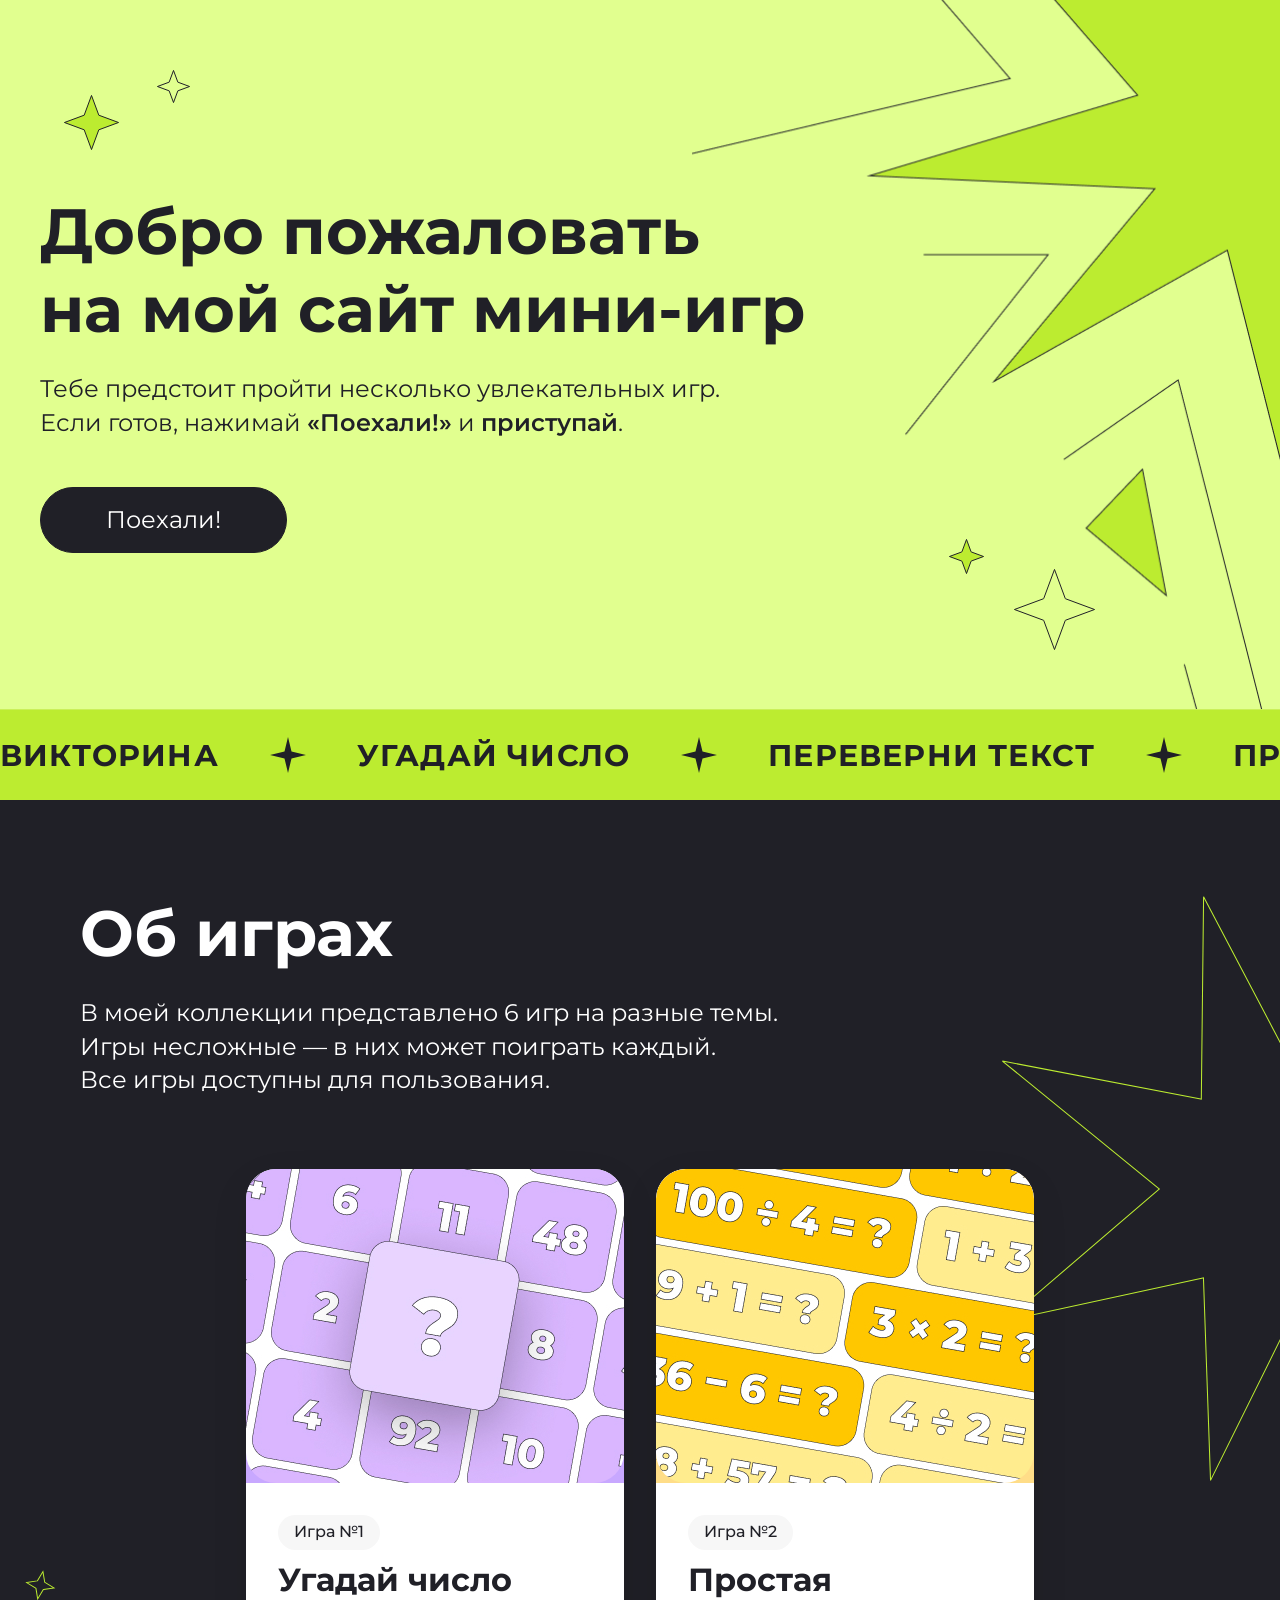
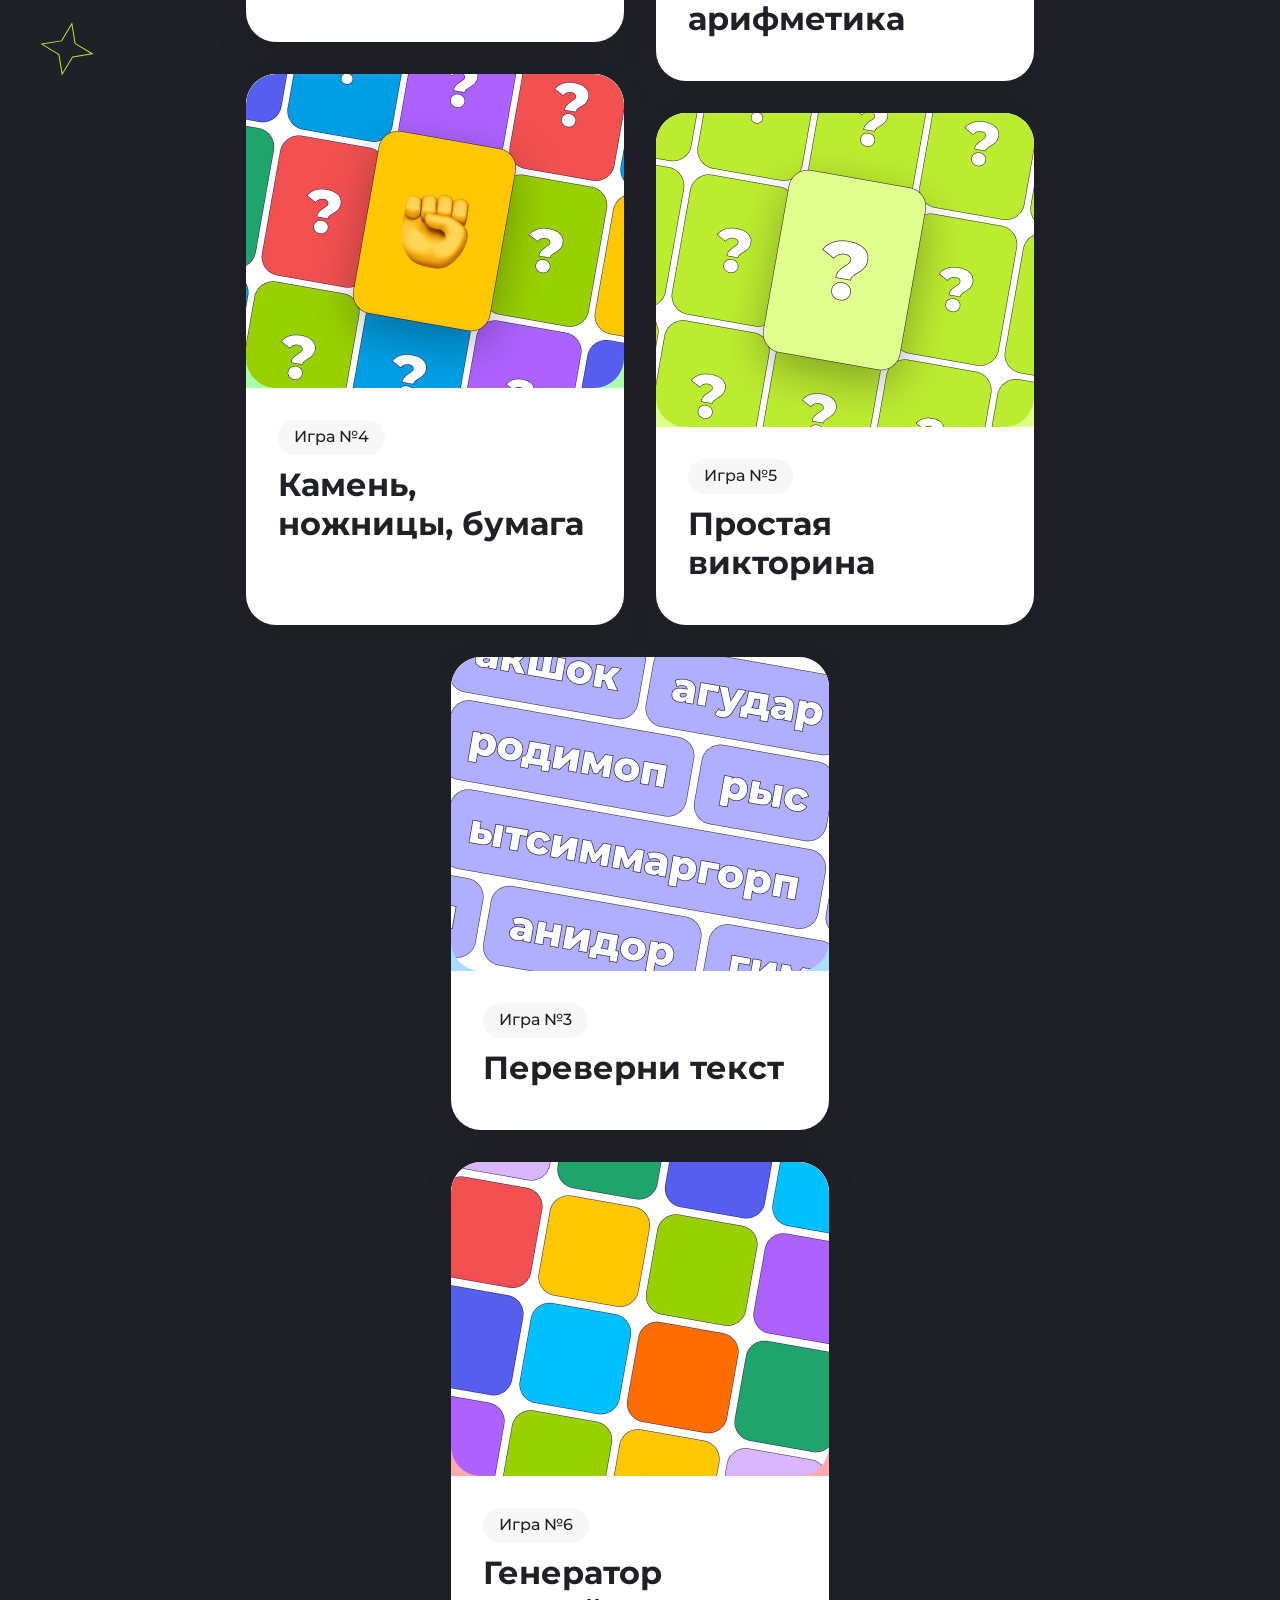
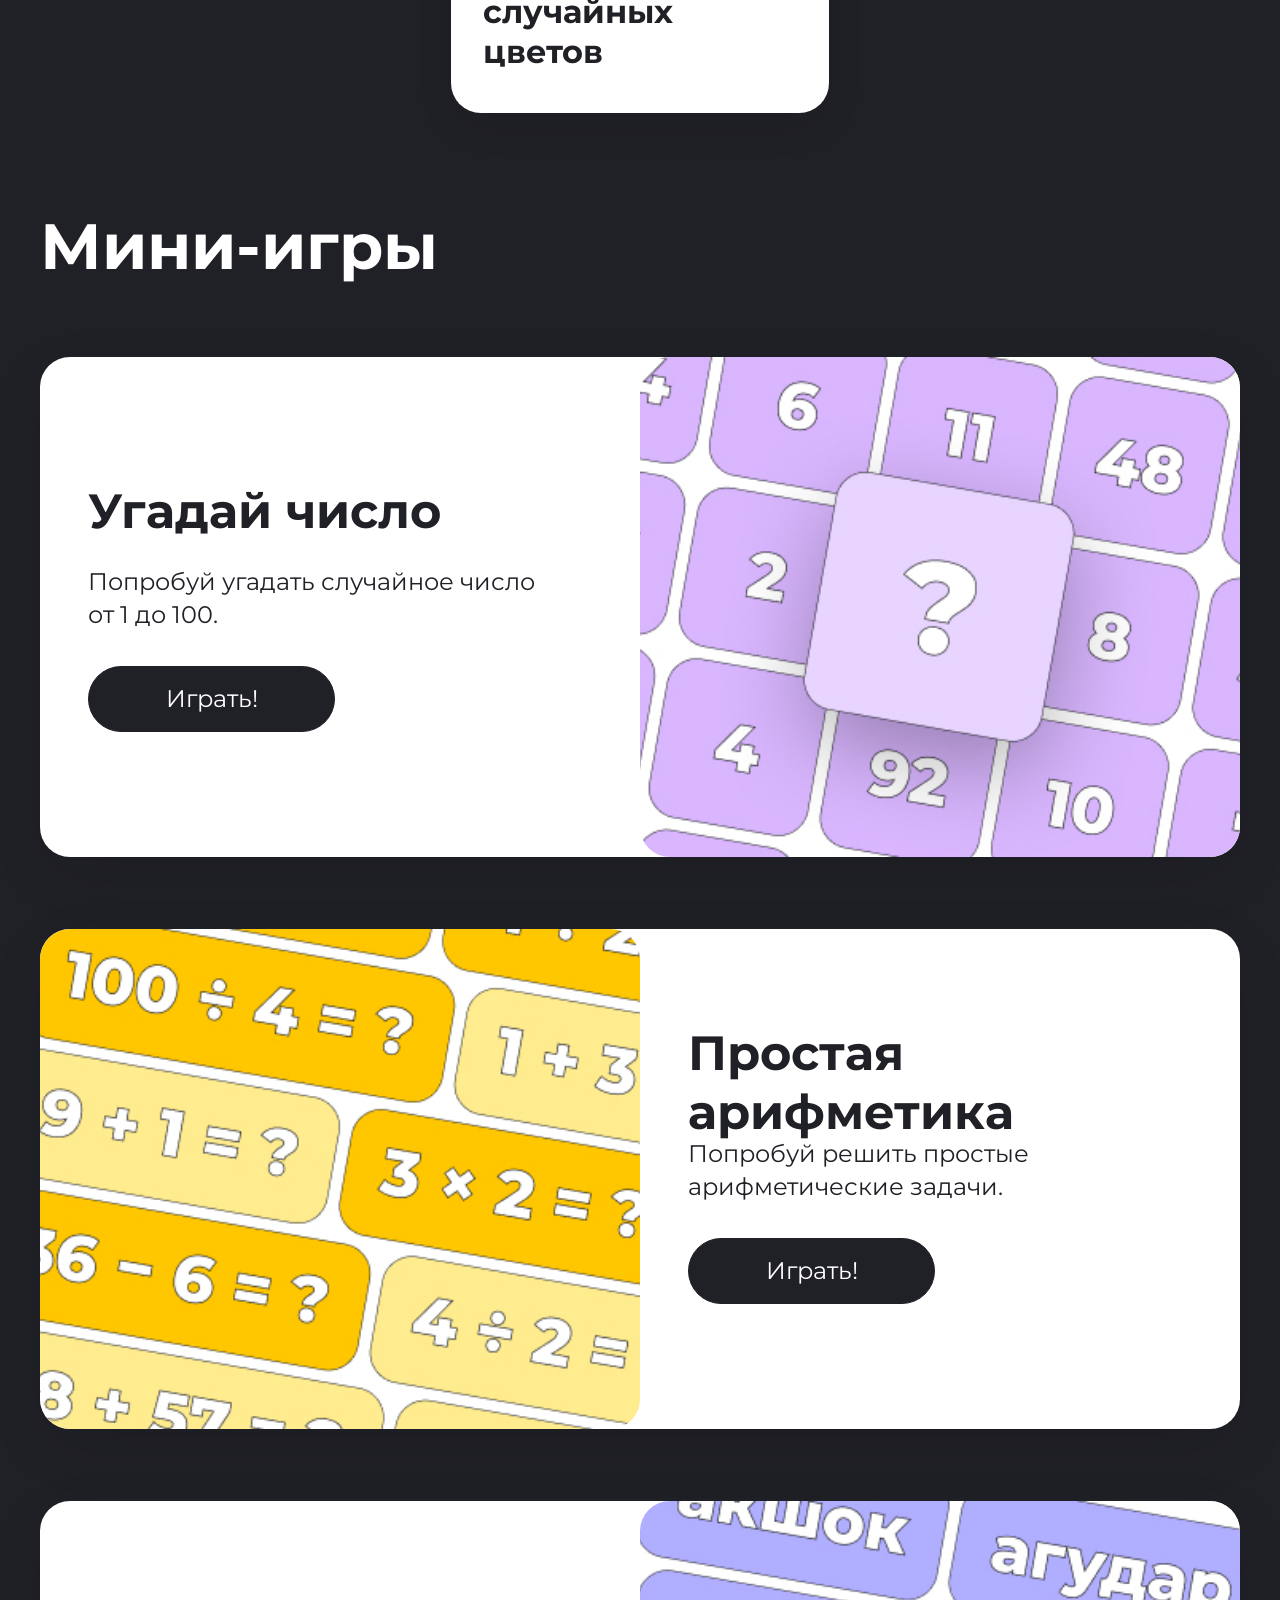
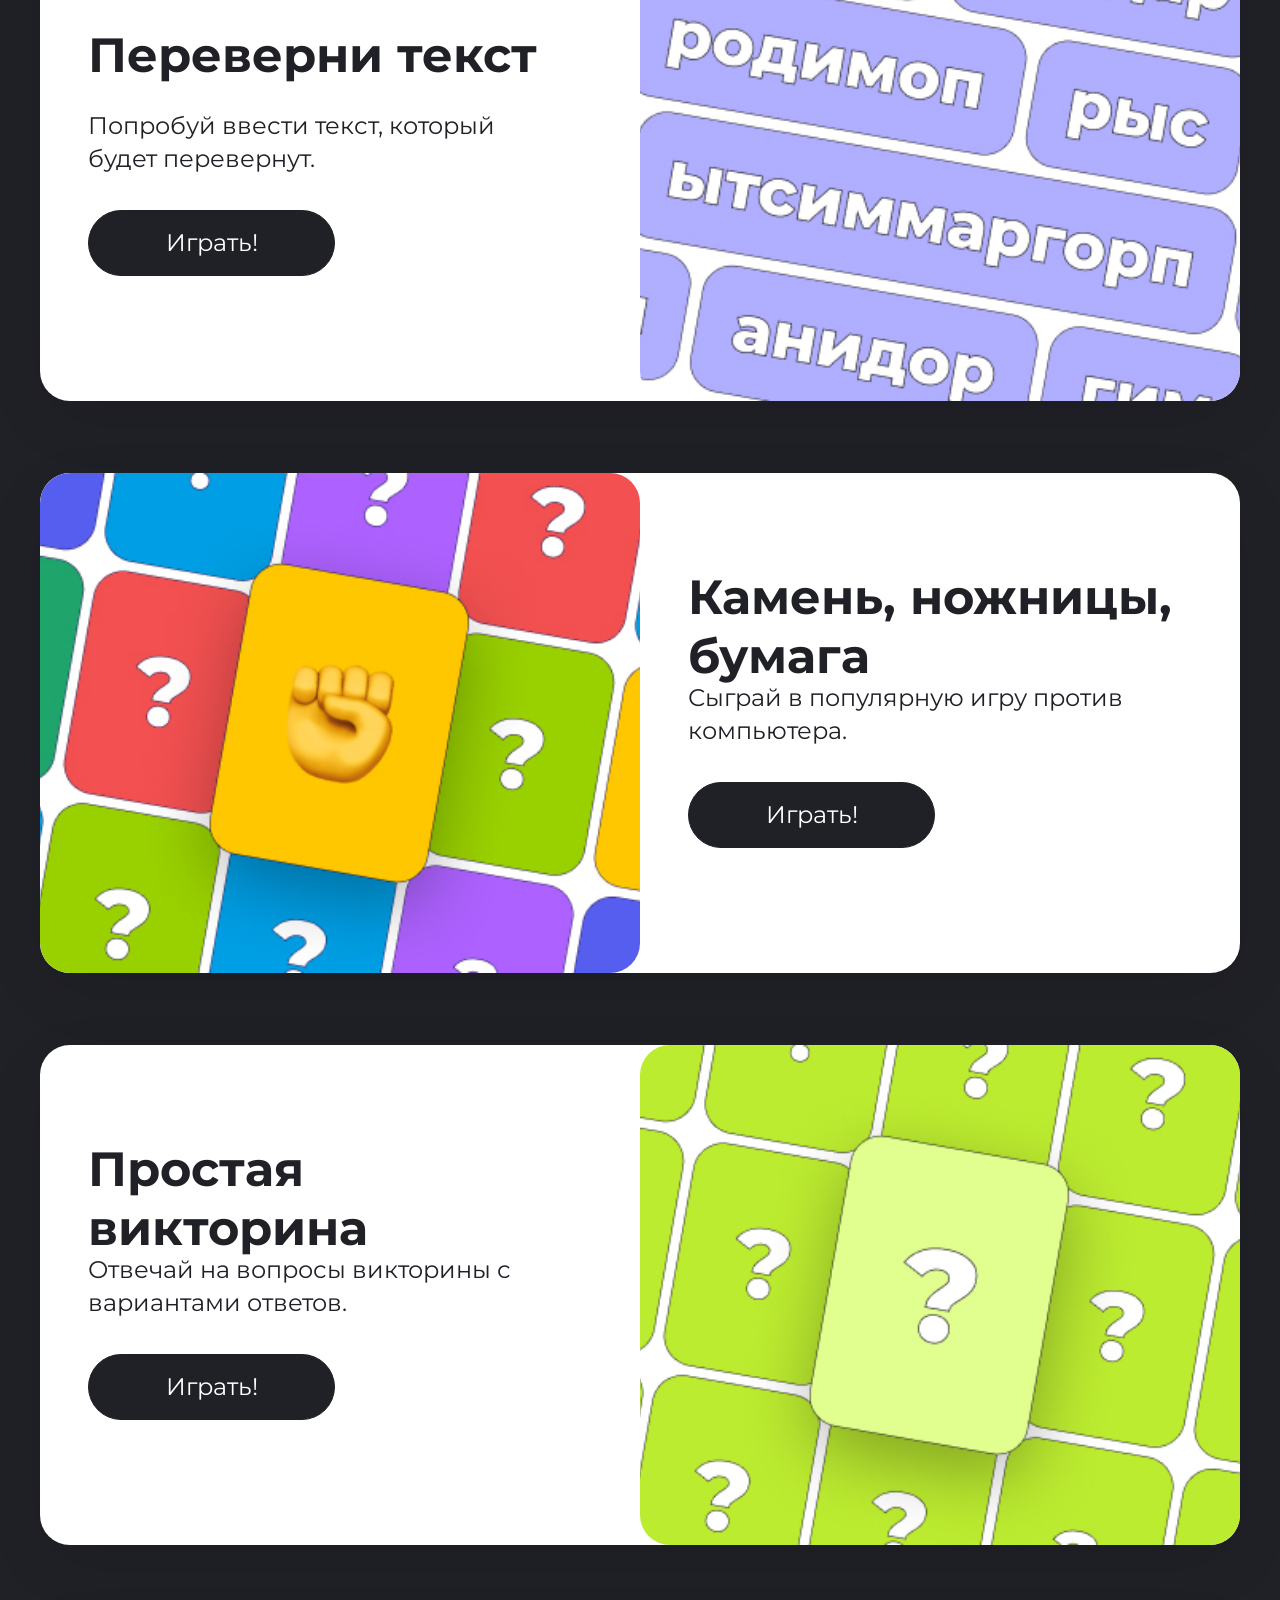
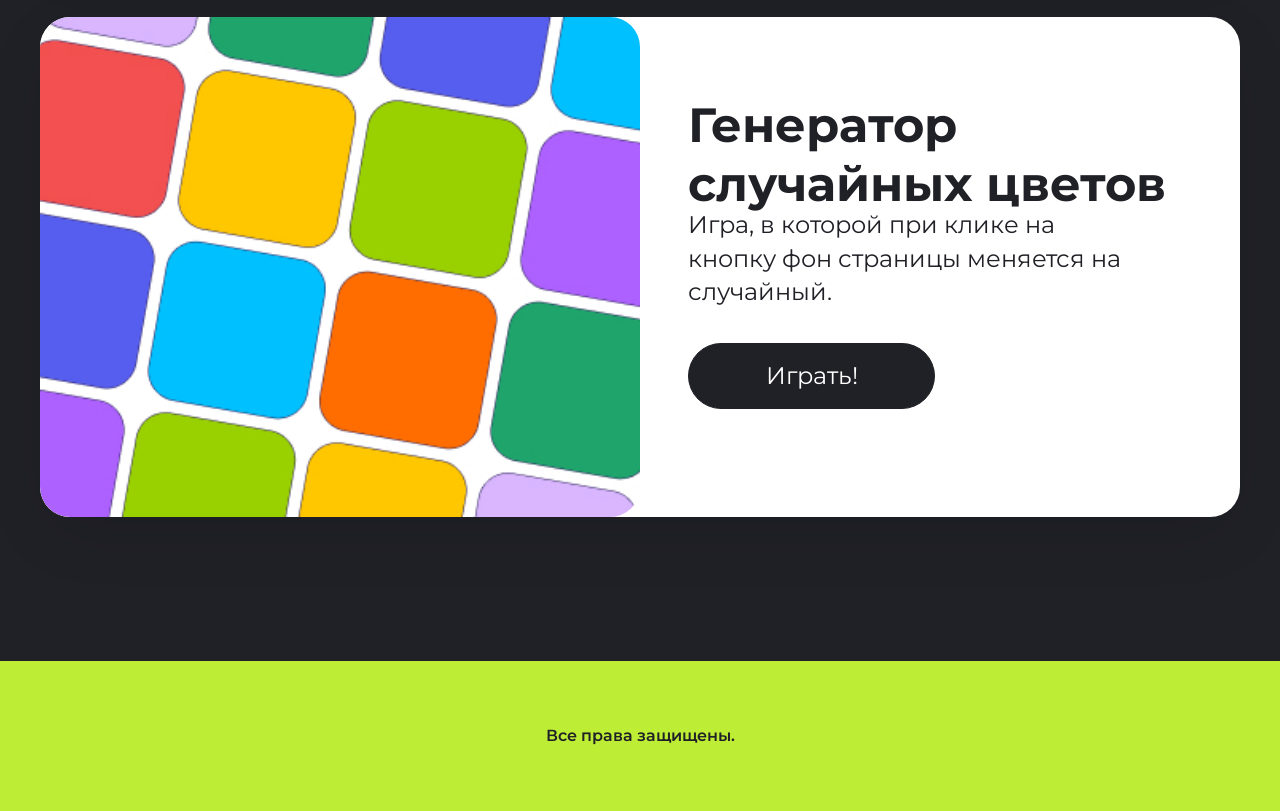
==== commit 08de07f4: "Merge 4ed2bd9ad619e796058ea4f568b0720d455f1a89 into fb7f300245ed6fdf4c100f3ed9a536b67ac91e22" ====
--- a/index.html
+++ b/index.html
@@ -72,7 +72,7 @@
           />
         </svg>
 
-        <!--НОВЫЕ ЗВЁЗДЫ МОБИЛьный -->
+        <!-- === НОВЫЕ ЗВЁЗДЫ МОБИЛЬНОЙ ВЕРСИИ === -->
         <!-- Верхняя левая большая звезда -->
         <svg
           class="hero__star hero__star_mobile hero__star_mobile_top-left-big"
@@ -152,7 +152,7 @@
             stroke-linecap="round"
           />
         </svg>
-        <!-- КОНЕЦ НОВЫХ ЗВЁЗД -->
+        <!-- === КОНЕЦ НОВЫХ ЗВЁЗД === -->
 
         <div class="hero__container">
           <div class="hero__content">
@@ -293,7 +293,7 @@
               <div class="games-grid__column">
                 <!-- Карточка 1: Угадай число -->
                 <a
-                  href="#game-guess-number"
+                  href="#"
                   class="games-grid__item game-card game-card_purple game-card_guess-number"
                 >
                   <div class="game-card__image-wrapper">
@@ -311,7 +311,7 @@
 
                 <!-- Карточка 4: Камень, ножницы, бумага -->
                 <a
-                  href="#game-rock-paper-scissors"
+                  href="#"
                   class="games-grid__item game-card game-card_green game-card_rock-paper-scissors"
                 >
                   <div class="game-card__image-wrapper">
@@ -334,7 +334,7 @@
               <div class="games-grid__column">
                 <!-- Карточка 2: Простая арифметика -->
                 <a
-                  href="#game-arithmetic"
+                  href="#"
                   class="games-grid__item game-card game-card_yellow game-card_simple-arithmetic"
                 >
                   <div class="game-card__image-wrapper">
@@ -352,7 +352,7 @@
 
                 <!-- Карточка 5: Простая викторина -->
                 <a
-                  href="#game-quiz"
+                  href="#"
                   class="games-grid__item game-card game-card_lime game-card_simple-quiz"
                 >
                   <div class="game-card__image-wrapper">
@@ -373,7 +373,7 @@
               <div class="games-grid__column">
                 <!-- Карточка 3: Переверни текст -->
                 <a
-                  href="#game-text-flip"
+                  href="#"
                   class="games-grid__item game-card game-card_blue game-card_text-flip"
                 >
                   <div class="game-card__image-wrapper">
@@ -391,7 +391,7 @@
 
                 <!-- Карточка 6: Генератор случайных цветов -->
                 <a
-                  href="#game-random-color"
+                  href="#"
                   class="games-grid__item game-card game-card_red game-card_random-color"
                 >
                   <div class="game-card__image-wrapper">
@@ -416,33 +416,14 @@
 
       <!-- Блок: games-play -->
       <section class="games-play" id="games-play">
-      <!-- Звёзды фона Мини-игры -->
-      <div class="games-play__bg-stars">
-        <svg class="games-play__star games-play__star_top-right-small" width="35" height="35" viewBox="0 0 35 35" fill="none" xmlns="http://www.w3.org/2000/svg">
-          <path d="M22.2469 13.4283L22.2998 13.6524L22.5041 13.7585L33.446 19.4276L21.4491 22.2469L21.2251 22.2997L21.119 22.504L15.4488 33.4458L12.6306 21.449L12.5777 21.225L12.3734 21.1189L1.43062 15.4486L13.4284 12.6305L13.6524 12.5776L13.7585 12.3734L19.4278 1.43043L22.2469 13.4283Z" stroke="#BCEC30"/>
-        </svg>
-
-        <svg class="games-play__star games-play__star_top-right-big" width="69" height="69" viewBox="0 0 69 69" fill="none" xmlns="http://www.w3.org/2000/svg">
-          <path d="M43.9327 26.0287L43.991 26.251L44.1982 26.3512L67.1165 37.4068L42.5217 43.9326L42.2993 43.9909L42.2001 44.1982L31.1435 67.1164L24.6187 42.5216L24.5595 42.2992L24.3522 42.2L1.434 31.1434L26.0287 24.6186L26.2512 24.5593L26.3514 24.3521L37.407 1.43385L43.9327 26.0287Z" stroke="#BCEC30"/>
-        </svg>
-
-        <svg class="games-play__star games-play__star_bottom-right-small" width="41" height="41" viewBox="0 0 41 41" fill="none" xmlns="http://www.w3.org/2000/svg">
-          <path d="M25.5684 15.1367L25.6475 15.3525L25.8633 15.4316L39.5586 20.5L25.8633 25.5684L25.6475 25.6475L25.5684 25.8633L20.5 39.5586L15.4316 25.8633L15.3525 25.6475L15.1367 25.5684L1.44043 20.5L15.1367 15.4316L15.3525 15.3525L15.4316 15.1367L20.5 1.44043L25.5684 15.1367Z" stroke="#BCEC30"/>
-        </svg>
-
-        <svg class="games-play__star games-play__star_bottom-right-big" width="69" height="69" viewBox="0 0 69 69" fill="none" xmlns="http://www.w3.org/2000/svg">
-          <path d="M43.3496 25.3555L43.4287 25.5713L43.6445 25.6504L67.5586 34.5L43.6445 43.3496L43.4287 43.4287L43.3496 43.6445L34.5 67.5586L25.6504 43.6445L25.5713 43.4287L25.3555 43.3496L1.44043 34.5L25.3555 25.6504L25.5713 25.5713L25.6504 25.3555L34.5 1.44043L43.3496 25.3555Z" stroke="#BCEC30"/>
-        </svg>
-      </div>
-
         <div class="games-play__container">
           <h2 class="games-play__title">Мини-игры</h2>
 
           <!-- Игра 1: Угадай число -->
-          <div class="games-play__item game-play" id="game-guess-number">
+          <div class="games-play__item game-play">
             <div class="game-play__content">
               <h3 class="game-play__name">Угадай число</h3>
-              <p class="game-play__description">Попробуй угадать случайное <br> число от 1 до 100.</p>
+              <p class="game-play__description">Попробуй угадать случайное число от 1 до 100.</p>
               <button class="game-play__button" onclick="alert('Игра в разработке')">Играть!</button>
             </div>
             <div class="game-play__image-wrapper game-play__image-wrapper_purple">
@@ -451,7 +432,7 @@
           </div>
 
           <!-- Игра 2: Простая арифметика -->
-          <div class="games-play__item game-play" id="game-arithmetic">
+          <div class="games-play__item game-play">
             <div class="game-play__image-wrapper game-play__image-wrapper_yellow">
               <img class="game-play__image" src="img/cart2.jpg" alt="Простая арифметика" />
             </div>
@@ -463,7 +444,7 @@
           </div>
 
           <!-- Игра 3: Переверни текст -->
-          <div class="games-play__item game-play" id="game-text-flip">
+          <div class="games-play__item game-play">
             <div class="game-play__content">
               <h3 class="game-play__name">Переверни текст</h3>
               <p class="game-play__description">Попробуй ввести текст, который будет перевернут.</p>
@@ -475,22 +456,22 @@
           </div>
 
           <!-- Игра 4: Камень, ножницы, бумага -->
-          <div class="games-play__item game-play" id="game-rock-paper-scissors">
+          <div class="games-play__item game-play">
             <div class="game-play__image-wrapper game-play__image-wrapper_green">
               <img class="game-play__image" src="img/cart4.jpg" alt="Камень, ножницы, бумага" />
             </div>
             <div class="game-play__content">
-              <h3 class="game-play__name">Камень,<br> ножницы,<br> бумага</h3>
-              <p class="game-play__description">Сыграй в популярную игру<br> против компьютера.</p>
+              <h3 class="game-play__name">Камень, ножницы, бумага</h3>
+              <p class="game-play__description">Сыграй в популярную игру против компьютера.</p>
               <button class="game-play__button" onclick="alert('Игра в разработке')">Играть!</button>
             </div>
           </div>
 
           <!-- Игра 5: Простая викторина -->
-          <div class="games-play__item game-play" id="game-quiz">
+          <div class="games-play__item game-play">
             <div class="game-play__content">
               <h3 class="game-play__name">Простая викторина</h3>
-              <p class="game-play__description">Отвечай на вопросы викторины <br>с вариантами ответов.</p>
+              <p class="game-play__description">Отвечай на вопросы викторины с вариантами ответов.</p>
               <button class="game-play__button" onclick="alert('Игра в разработке')">Играть!</button>
             </div>
             <div class="game-play__image-wrapper game-play__image-wrapper_lime">
@@ -499,12 +480,12 @@
           </div>
 
           <!-- Игра 6: Генератор случайных цветов -->
-          <div class="games-play__item game-play" id="game-random-color">
+          <div class="games-play__item game-play">
             <div class="game-play__image-wrapper game-play__image-wrapper_red">
               <img class="game-play__image" src="img/cart6.jpg" alt="Генератор случайных цветов" />
             </div>
             <div class="game-play__content">
-              <h3 class="game-play__name">Генератор случайных <br>цветов</h3>
+              <h3 class="game-play__name">Генератор случайных цветов</h3>
               <p class="game-play__description">Игра, в которой при клике на кнопку фон страницы меняется на случайный.</p>
               <button class="game-play__button" onclick="alert('Игра в разработке')">Играть!</button>
             </div>
@@ -519,4 +500,4 @@
 
     </div> 
     </body>
-</html>+</html>
--- a/style.css
+++ b/style.css
@@ -104,7 +104,7 @@
   top: 568px;
 }
 
-/* Мобильные звёзды скрываю на десктопе */
+/* Мобильные звёзды скрыты на десктопе */
 .hero__star_mobile {
   display: none;
 }
@@ -472,7 +472,335 @@
   background-color: #ffaaaa;
 }
 
-/* Играть - DESKTOP */
+/*  АДАПТИВ  */
+@media (max-width: 1280px) {
+  .about-games__grid {
+    width: 100%;
+  }
+
+  .games-grid {
+    flex-wrap: wrap;
+  }
+}
+
+@media (max-width: 1024px) {
+  .games-grid {
+    gap: 32px;
+  }
+
+  .hero__title {
+    font-size: 48px;
+  }
+
+  .about-games__title {
+    font-size: 48px;
+  }
+
+  .game-card__title {
+    font-size: 24px;
+  }
+}
+
+@media (max-width: 860px) {
+  .about-games {
+    display: none;
+  }
+
+  /*Мобила */
+  .hero {
+    padding: 0 20px;
+    min-height: 725px;
+    background-position: center 80%;
+    background-size: 80% auto;
+    justify-content: flex-start;
+    padding-top: 147px;
+    background-image: none;
+  }
+
+  .hero__container {
+    padding: 0;
+    padding-bottom: 182px;
+  }
+
+  .hero__content {
+    align-items: center;
+    text-align: center;
+    gap: 24px;
+    padding-top: 0;
+    max-width: 343px;
+    margin: 0 auto;
+  }
+
+  .hero__title {
+ /* Добро пожаловать на мой сайт мини-игр */
+
+width: 262px;
+height: 196px;
+font-family: 'Montserrat';
+font-style: normal;
+font-weight: 700;
+font-size: 40px;
+line-height: 49px;
+display: flex;
+align-items: center;
+text-align: center;
+color: #202027;
+font-family: Montserrat;
+font-style: Bold;
+letter-spacing: 0px;
+text-align: center;
+vertical-align: middle;
+
+  }
+
+  .hero__description {
+    font-size: 16px;   
+    text-align: center;   
+/* Тебе предстоит пройти несколько увлекательных игр. Если готов, нажимай «Поехали!» и приступай. */
+width: 296px;
+height: 60px;
+font-family: 'Montserrat';
+font-style: normal;
+font-weight: 400;
+line-height: 20px;
+  }
+
+  .hero__button {
+    width: 285px;
+    height: 55px;
+    font-size: 16px;
+    margin-top: 12px;
+    font-family: Montserrat;
+font-weight: 600;
+font-style: SemiBold;
+font-size: 16px;
+line-height: 142%;
+letter-spacing: 0%;
+text-align: center;
+
+  }
+
+  /* Скрываю ховеры */
+  .hero__button:hover {
+    background-color: #202027;
+    color: #ffffff;
+    transform: none;
+  }
+
+  .game-play__button:hover {
+    background-color: #202027;
+    color: #ffffff;
+    border-color: #202027;
+  }
+
+  .scroll-line {
+    box-sizing: border-box;
+    display: flex;
+    flex-direction: column;
+    align-items: flex-start;
+    padding: 10px 16px;
+    gap: 4px;
+    width: 100%;
+    height: auto;
+    min-height: 36px;
+    background: #BCEC30;
+    border: 0.537198px solid rgba(255, 255, 255, 0.2);
+    backdrop-filter: blur(13.4299px);
+    overflow: hidden;
+    white-space: nowrap;
+  }
+
+  .scroll-line__track {
+    display: flex;
+    flex-direction: row;
+    align-items: flex-start;
+    padding: 0px;
+    gap: 16px;
+    width: max-content;
+    height: auto;
+    animation: scroll-line-move 20s linear infinite;
+    width: 1669.402610456782;
+top: 649px;
+left: -6px;
+border-width: 0.54px;
+padding-top: 16px;
+padding-right: 24px;
+padding-bottom: 16px;
+padding-left: 24px;
+
+  }
+
+  .scroll-line__item {
+    font-family: "Montserrat", sans-serif;
+    font-weight: 700;
+    font-size: 16px;
+    line-height: 1.1;
+    letter-spacing: 0.04em;
+    text-transform: uppercase;
+    color: #202027;
+    flex-shrink: 0;
+    height: auto;
+    display: flex;
+    align-items: center;
+  }
+
+  .scroll-line__separator {
+    width: 20px;
+    height: 15px;
+    flex-shrink: 0;
+    display: flex;
+    align-items: center;
+    justify-content: center;
+  }
+
+  .scroll-line__separator svg {
+    width: 20px;
+    height: 20px;
+  }
+.hero__star_top,
+  .hero__star_top-small,
+  .hero__star_down,
+  .hero__star_down-big {
+    display: none;}
+
+  /* === НОВЫЕ МОБИЛЬНЫЕ ЗВЁЗДЫ === */
+  .hero__star_mobile {
+    display: block;
+    position: absolute;
+    z-index: 1;
+  }
+
+  .hero__star_mobile_top-left-big {
+    width: 35px;
+    height: 35px;
+    left: 38px;
+    top: 97px;
+  }
+
+  .hero__star_mobile_top-left-small {
+    width: 21px;
+    height: 21px;
+    left: 92px;
+    top: 64px;
+  }
+
+  .hero__star_mobile_top-right-big {           /*ПОПРАВЬ РАЗМЕРЫ!!!!!!!!!*/
+    width: auto;
+    height: auto;
+    right: -5px;
+    top: -5px;
+    transform: rotate(-1deg);
+    transform-origin: center center;
+
+
+
+
+    
+  }
+
+  .hero__star_mobile_bottom-right-small {
+    width: 18px;
+    height: 18px;
+    left: 273px;
+    top: 557px;
+  }
+
+  .hero__star_mobile_bottom-right-big {
+    width: 39px;
+    height: 41px;
+    left: 304px;
+    top: 580px;
+  }
+  /* === КОНЕЦ НОВЫХ МОБИЛЬНЫХ ЗВЁЗД === */
+
+.games-play {
+    padding: 48px 20px 48px;
+  }
+
+  .games-play__container {
+    padding: 0;
+    gap: 29.04px;
+    align-items: flex-start;
+  }
+
+  .games-play__title {
+    font-size: 40px;
+    line-height: 1.22;
+    padding: 0;
+    text-align: left;
+    margin-left: 0;
+    width: 100%;
+    max-width: 343px;
+  }
+
+  /* Картинка сверху */
+  .game-play {
+    flex-direction: column;
+    width: 100%;
+    max-width: 343px;
+    height: 626.63px;
+    border-radius: 30px;
+    overflow: hidden;
+    align-self: center;
+  }
+
+  .game-play__image-wrapper {
+    width: 100%;
+    height: 285px;
+    border-radius: 30px 30px 0 0;
+    order: -1;
+    flex-shrink: 0;
+  }
+
+  .game-play__image {
+    width: 100%;
+    height: 100%;
+    object-fit: cover;
+    border-radius: 30px 30px 0 0;
+  }
+
+  .game-play__content {
+    width: 100%;
+    height: 341.63px;
+    padding: 29px 29px 32px;
+    gap: 10px;
+    justify-content: flex-start;
+    flex-shrink: 0;
+  }
+
+  .game-play__name {
+    font-size: 32px;
+    line-height: 1.22;
+    max-width: 285px;
+
+
+
+    
+  }
+
+  .game-play__description {
+    font-size: 16px;
+    line-height: 1.4;
+    margin-top: 10px;
+    max-width: 285px;
+  }
+
+  .game-play__button {
+    width: 285px;
+    height: 55px;
+    font-size: 16px;
+    margin-top: 16px;
+  }
+
+  .footer {
+    height: 100px;
+  }
+
+  .footer__text {
+    font-size: 16px;
+  }
+}
+/* Играть */
 .games-play {
   width: 100%;
   background-color: #202027;
@@ -489,9 +817,7 @@
   display: flex;
   flex-direction: column;
   align-items: flex-start;
-  gap: 32px;
-  position: relative;
-  z-index: 2;
+  gap: 72px;
 }
 
 .games-play__title {
@@ -508,7 +834,7 @@
 .game-play {
   display: flex;
   flex-direction: row;
-  align-items: stretch;
+  align-items: flex-start;
   width: 100%;
   height: 500px;
   background: #ffffff;
@@ -517,19 +843,31 @@
   overflow: hidden;
 }
 
-/* Content area - left or right side */
+/*лево право */
 .game-play__content {
   display: flex;
   flex-direction: column;
   align-items: flex-start;
   padding: 48px;
-  gap: 16px;
-  width: 50%;
-  height: 100%;
+  gap: 10px;
+  width: 600px;
+  height: 500px;
+  justify-content: center;
+
+
+
+  
 }
 
 .game-play__name {
+  line-height: 1.22;
+  color: #202027;
+  max-width: 504px;
+/* Угадай число */
+
 width: 504px;
+height: 59px;
+
 font-family: 'Montserrat';
 font-style: normal;
 font-weight: 700;
@@ -538,7 +876,19 @@
 /* identical to box height */
 display: flex;
 align-items: center;
+
 color: #202027;
+
+
+/* Inside auto layout */
+flex: none;
+order: 0;
+align-self: stretch;
+flex-grow: 0;
+
+
+
+
 }
 
 .game-play__description {
@@ -547,12 +897,14 @@
   font-size: 24px;
   line-height: 1.4;
   color: #202027;
+  margin-top: 14px;
   max-width: 457px;
-  margin: 0;  
 }
 
 .game-play__button {
   font-family: "Montserrat", sans-serif;
+  font-weight: 400;
+  font-size: 24px;
   line-height: 1.42;
   text-align: center;
   color: #ffffff;
@@ -572,11 +924,6 @@
     border-color 0.3s ease;
   margin-top: 24px;
   cursor: pointer;
-font-weight: 600;
-font-style: SemiBold;
-font-size: 24px;
-letter-spacing: 0%;
-
 }
 
 .game-play__button:hover {
@@ -585,11 +932,11 @@
   border-color: #202027;
 }
 
-/* Image area */
 .game-play__image-wrapper {
-  width: 50%;
-  height: 100%;
+  width: 600px;
+  height: 500px;
   overflow: hidden;
+  border-radius: 30px;
   display: flex;
   align-items: center;
   justify-content: center;
@@ -626,7 +973,12 @@
   display: block;
 }
 
-/* Footer */
+/* Убираю ховеры */
+.game-play:hover {
+  transform: none;
+  box-shadow: 0px 20px 67px -12px rgba(0, 0, 0, 0.13);
+}
+
 .footer {
   width: 100%;
   height: 150px;
@@ -637,104 +989,22 @@
 }
 
 .footer__text {
-  font-size: 24px;
-  display: flex;
-  align-items: center;
+  font-family: "Montserrat", sans-serif;
+  font-weight: 600;
+  font-size: 16px;
+  line-height: 1.25;
+  color: #202027;
   text-align: center;
-  color: #000000;
-  font-family: Montserrat;
-  font-weight: 600;
-  line-height: 100%;
-  letter-spacing: 0px;
-  vertical-align: middle;
-}
-
-
-/* Звёзды фона блока Мини-игры */
-.games-play__bg-stars {
-  position: absolute;
-  top: 0;
-  left: 0;
-  right: 0;
-  bottom: 0;
-  overflow: hidden;
-  pointer-events: none;
-  z-index: 1;
-}
-
-.games-play__star {
-  position: absolute;
-  pointer-events: none;
-}
-
-.games-play__star_top-right-small {
-  width: 35.15px;
-  height: 35.15px;
-  top: 93px;
-  right: 45px;
-  transform: rotate(7.08deg);
-}
-
-.games-play__star_top-right-big {
-  width: 68.86px;
-  height: 68.86px;
-  top: 126px;
-  right: 0;
-  transform: rotate(5.45deg);
-}
-
-.games-play__star_bottom-right-small {
-  width: 41px;
-  height: 41px;
-  bottom: 144px;
-  right: 111px;
-}
-
-.games-play__star_bottom-right-big {
-  width: 69px;
-  height: 69px;
-  bottom: 96px;
-  right: 41px;
-}
-
-/* Карточки игр поверх фона */
-.game-play {
-  position: relative;
-  z-index: 2;
-}
-
-/* АДАПТИВ для планшета */
+}
+
+/* АДАПТИВ для миниигры */
 @media (max-width: 1280px) {
-  .about-games__grid {
-    width: 100%;
-  }
-
-  .games-grid {
-    flex-wrap: wrap;
-  }
-
   .game-play {
     width: 100%;
   }
 }
 
 @media (max-width: 1024px) {
-  .games-grid {
-    gap: 32px;
-  }
-
-  .hero__title {
-    font-size: 48px;
-  }
-
-  .about-games__title {
-    font-size: 48px;
-  }
-
-  .game-card__title {
-    font-size: 24px;
-  }
-
   .games-play__title {
     font-size: 48px;
     text-align: left;
@@ -757,11 +1027,6 @@
     height: 300px;
   }
 
-  .game-play__content {
-    padding: 36px;
-    gap: 12px;
-  }
-
   .game-play__name {
     font-size: 36px;
   }
@@ -771,289 +1036,38 @@
   }
 }
 
-/* МОБИЛЬНАЯ ВЕРСИЯ */
 @media (max-width: 860px) {
-  .about-games {
-    display: none;
-  }
-
-  .hero {
-    padding: 0 20px;
-    min-height: 725px;
-    background-position: center 80%;
-    background-size: 80% auto;
-    justify-content: flex-start;
-    padding-top: 147px;
-    background-image: none;
-  }
-
-  .hero__container {
-    padding: 0;
-    padding-bottom: 182px;
-  }
-
-  .hero__content {
-    align-items: center;
-    text-align: center;
-    gap: 24px;
-    padding-top: 0;
-    max-width: 343px;
-    margin: 0 auto;
-  }
-
-  .hero__title {
-    width: 262px;
-    height: 196px;
-    font-family: 'Montserrat';
-    font-style: normal;
-    font-weight: 700;
-    font-size: 40px;
-    line-height: 49px;
-    display: flex;
-    align-items: center;
-    text-align: center;
-    color: #202027;
-    letter-spacing: 0px;
-    text-align: center;
-    vertical-align: middle;
-  }
-
-  .hero__description {
-    font-size: 16px;
-    text-align: center;
-    width: 296px;
-    height: 60px;
-    font-family: 'Montserrat';
-    font-style: normal;
-    font-weight: 400;
-    line-height: 20px;
-  }
-
-  .hero__button {
-    width: 285px;
-    height: 55px;
-    font-size: 16px;
-    margin-top: 12px;
-    font-family: Montserrat;
-    font-weight: 600;
-    font-size: 16px;
-    line-height: 142%;
-    letter-spacing: 0%;
-    text-align: center;
-  }
-
-  /* Скрываю ховеры на мобильных */
-  .hero__button:hover {
-    background-color: #202027;
-    color: #ffffff;
-    transform: none;
-  }
-
-  .game-play__button:hover {
-    background-color: #202027;
-    color: #ffffff;
-    border-color: #202027;
-  }
-
-  .scroll-line {
-    box-sizing: border-box;
-    display: flex;
-    flex-direction: column;
-    align-items: flex-start;
-    padding: 10px 16px;
-    gap: 4px;
-    width: 100%;
-    height: auto;
-    min-height: 36px;
-    background: #BCEC30;
-    border: 0.537198px solid rgba(255, 255, 255, 0.2);
-    backdrop-filter: blur(13.4299px);
-    overflow: hidden;
-    white-space: nowrap;
-  }
-
-  .scroll-line__track {
-    display: flex;
-    flex-direction: row;
-    align-items: flex-start;
-    padding: 0px;
-    gap: 16px;
-    width: max-content;
-    height: auto;
-    animation: scroll-line-move 20s linear infinite;
-  }
-
-  .scroll-line__item {
-    font-family: "Montserrat", sans-serif;
-    font-weight: 700;
-    font-size: 16px;
-    line-height: 1.1;
-    letter-spacing: 0.04em;
-    text-transform: uppercase;
-    color: #202027;
-    flex-shrink: 0;
-    height: auto;
-    display: flex;
-    align-items: center;
-  }
-
-  .scroll-line__separator {
-    width: 20px;
-    height: 15px;
-    flex-shrink: 0;
-    display: flex;
-    align-items: center;
-    justify-content: center;
-  }
-
-  .scroll-line__separator svg {
-    width: 20px;
-    height: 20px;
-  }
-
-  .hero__star_top,
-  .hero__star_top-small,
-  .hero__star_down,
-  .hero__star_down-big {
-    display: none;
-  }
-
-  /* НОВЫЕ МОБИЛЬНЫЕ ЗВЁЗДЫ */
-  .hero__star_mobile {
-    display: block;
-    position: absolute;
-    z-index: 1;
-  }
-
-  .hero__star_mobile_top-left-big {
-    width: 35px;
-    height: 35px;
-    left: 38px;
-    top: 97px;
-  }
-
-  .hero__star_mobile_top-left-small {
-    width: 21px;
-    height: 21px;
-    left: 92px;
-    top: 64px;
-  }
-
-  .hero__star_mobile_top-right-big {
-    width: auto;
-    height: auto;
-    right: -5px;
-    top: -5px;
-    transform: rotate(-1deg);
-    transform-origin: center center;
-  }
-
-  .hero__star_mobile_bottom-right-small {
-    width: 18px;
-    height: 18px;
-    left: 273px;
-    top: 557px;
-  }
-
-  .hero__star_mobile_bottom-right-big {
-    width: 39px;
-    height: 41px;
-    left: 304px;
-    top: 580px;
-  }
-  /* КОНЕЦ НОВЫХ МОБИЛЬНЫХ ЗВЁЗД */
-
-  .games-play {
-    padding: 48px 20px 48px;
-  }
-
   .games-play__container {
     padding: 0;
-    gap: 29.04px;
-    align-items: flex-start;
+    gap: 40px;
   }
 
   .games-play__title {
-    font-size: 40px;
-    line-height: 1.22;
-    padding: 0;
+    font-size: 36px;
     text-align: left;
-    margin-left: 0;
-    width: 100%;
-    max-width: 343px;
-  }
-
-  /* Картинка сверху на мобильных */
-  .game-play {
-    flex-direction: column;
-    width: 100%;
-    max-width: 343px;
-    height: 626.63px;
-    border-radius: 30px;
-    overflow: hidden;
-    align-self: center;
-  }
-
-  .game-play__image-wrapper {
-    width: 100%;
-    height: 285px;
-    border-radius: 30px 30px 0 0;
-    order: -1;
-    flex-shrink: 0;
-  }
-
-  .game-play__image {
-    width: 100%;
-    height: 100%;
-    object-fit: cover;
-    border-radius: 30px 30px 0 0;
+    width: 100%;
   }
 
   .game-play__content {
-    width: 100%;
-    height: 341.63px;
-    padding: 29px 29px 32px;
-    gap: 10px;
-    justify-content: flex-start;
-    flex-shrink: 0;
-    align-items: flex-start;
+    padding: 32px 24px;
   }
 
   .game-play__name {
-    font-size: 32px;
-    line-height: 1.22;
-    max-width: 285px;
+    font-size: 28px;
   }
 
   .game-play__description {
     font-size: 16px;
-    line-height: 1.4;
-    margin-top: 10px;
-    max-width: 285px;
   }
 
   .game-play__button {
-    width: 285px;
-    height: 55px;
-    font-size: 16px;
-    margin-top: 16px;
-  }
-
-  .footer {
-    height: 100px;
-  }
-
-  .footer__text {
-    width: 285px;
-    height: 29px;
-    font-family: 'Montserrat';
-    font-style: normal;
-    font-weight: 600;
-    font-size: 24px;
-    line-height: 29px;
-    display: flex;
-    align-items: center;
-    text-align: center;
-    color: #000000;
-  }
-}
+    width: 100%;
+    max-width: 247px;
+    font-size: 18px;
+    height: 56px;
+  }
+
+  .game-play__image-wrapper {
+    height: 220px;
+  }
+}
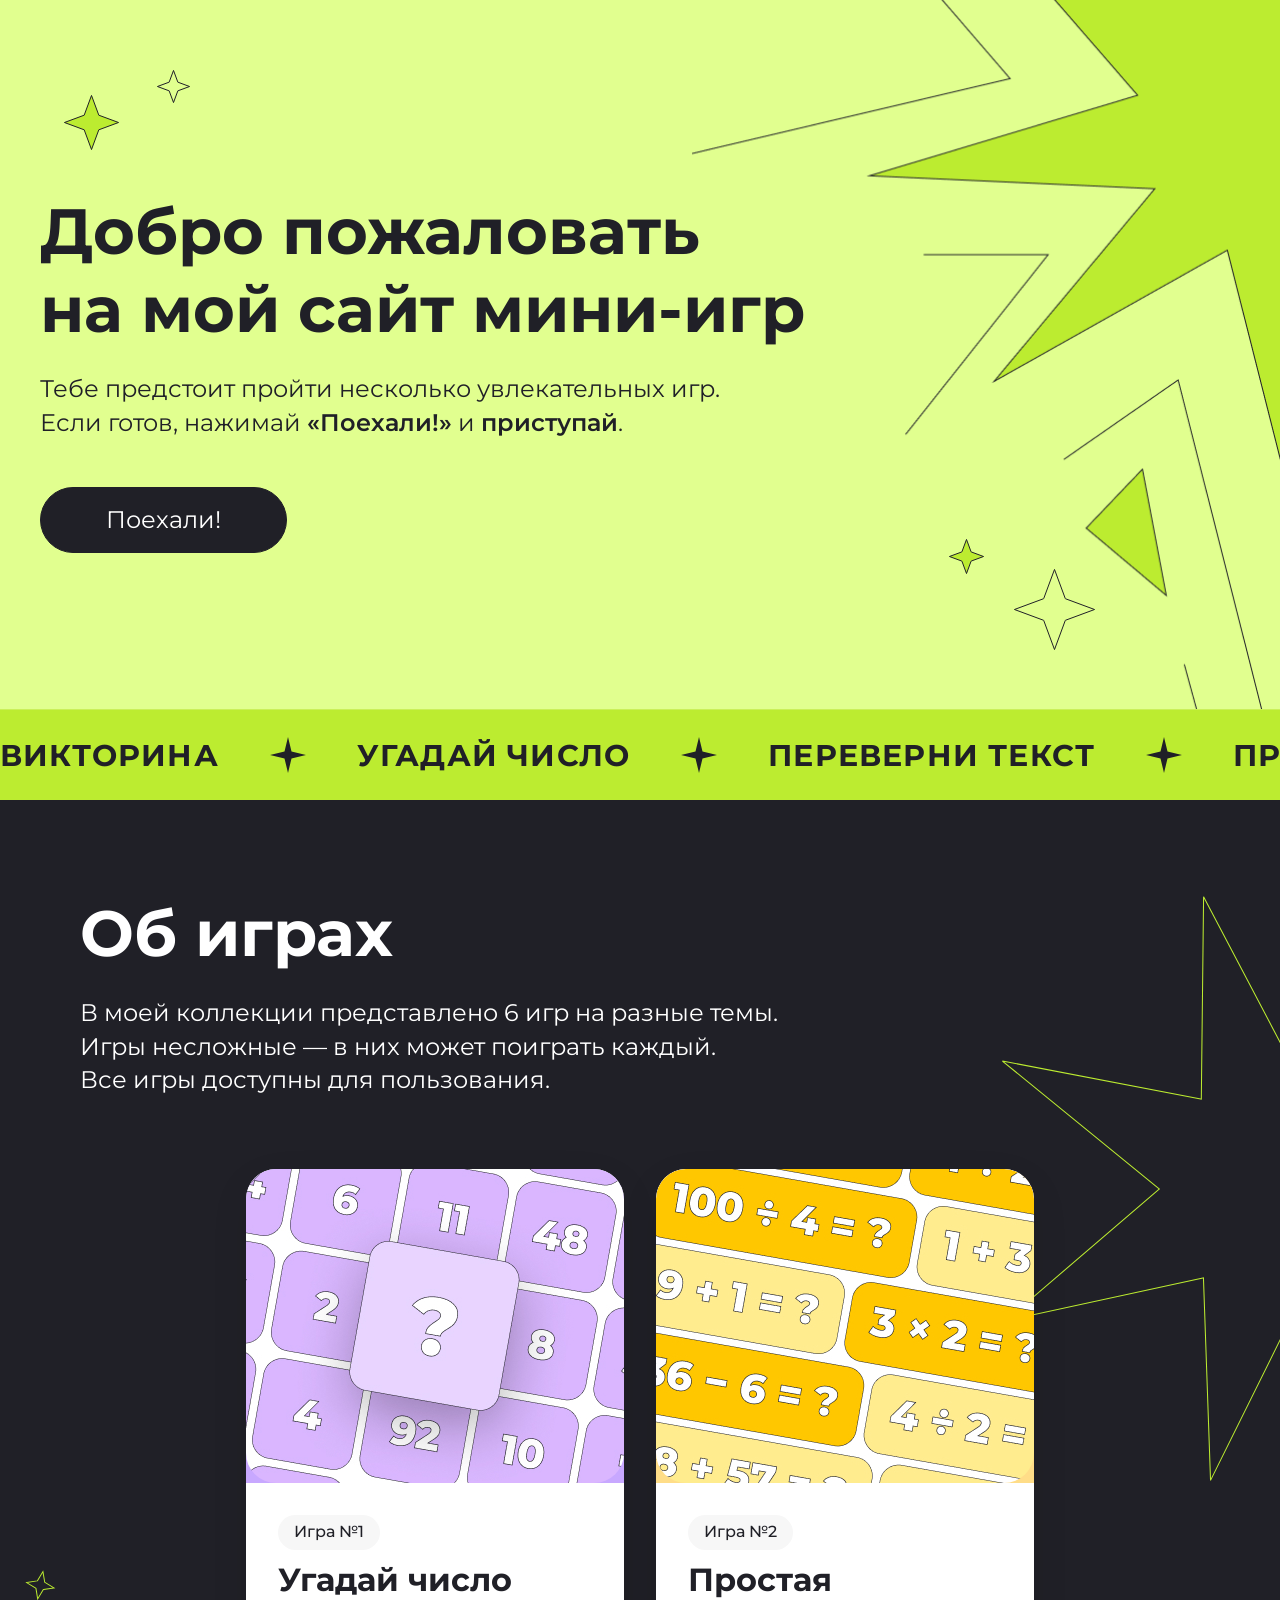
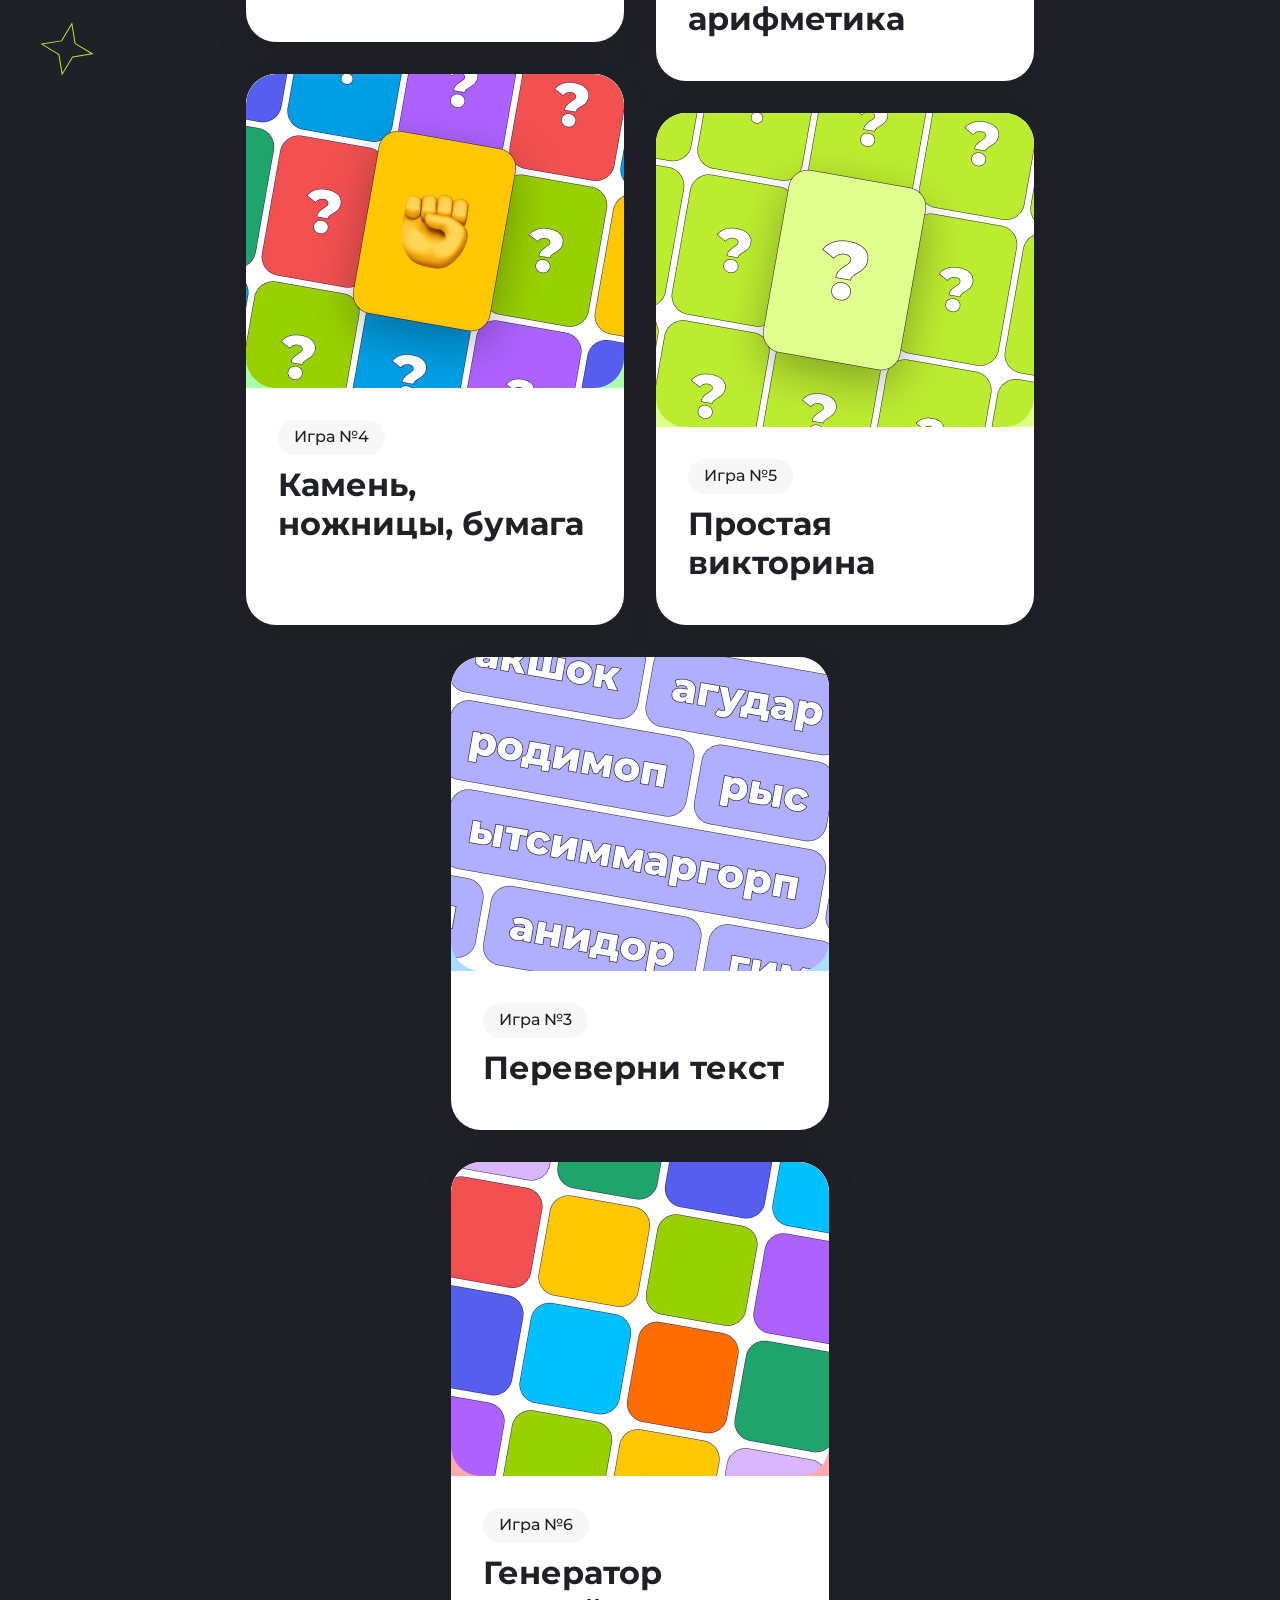
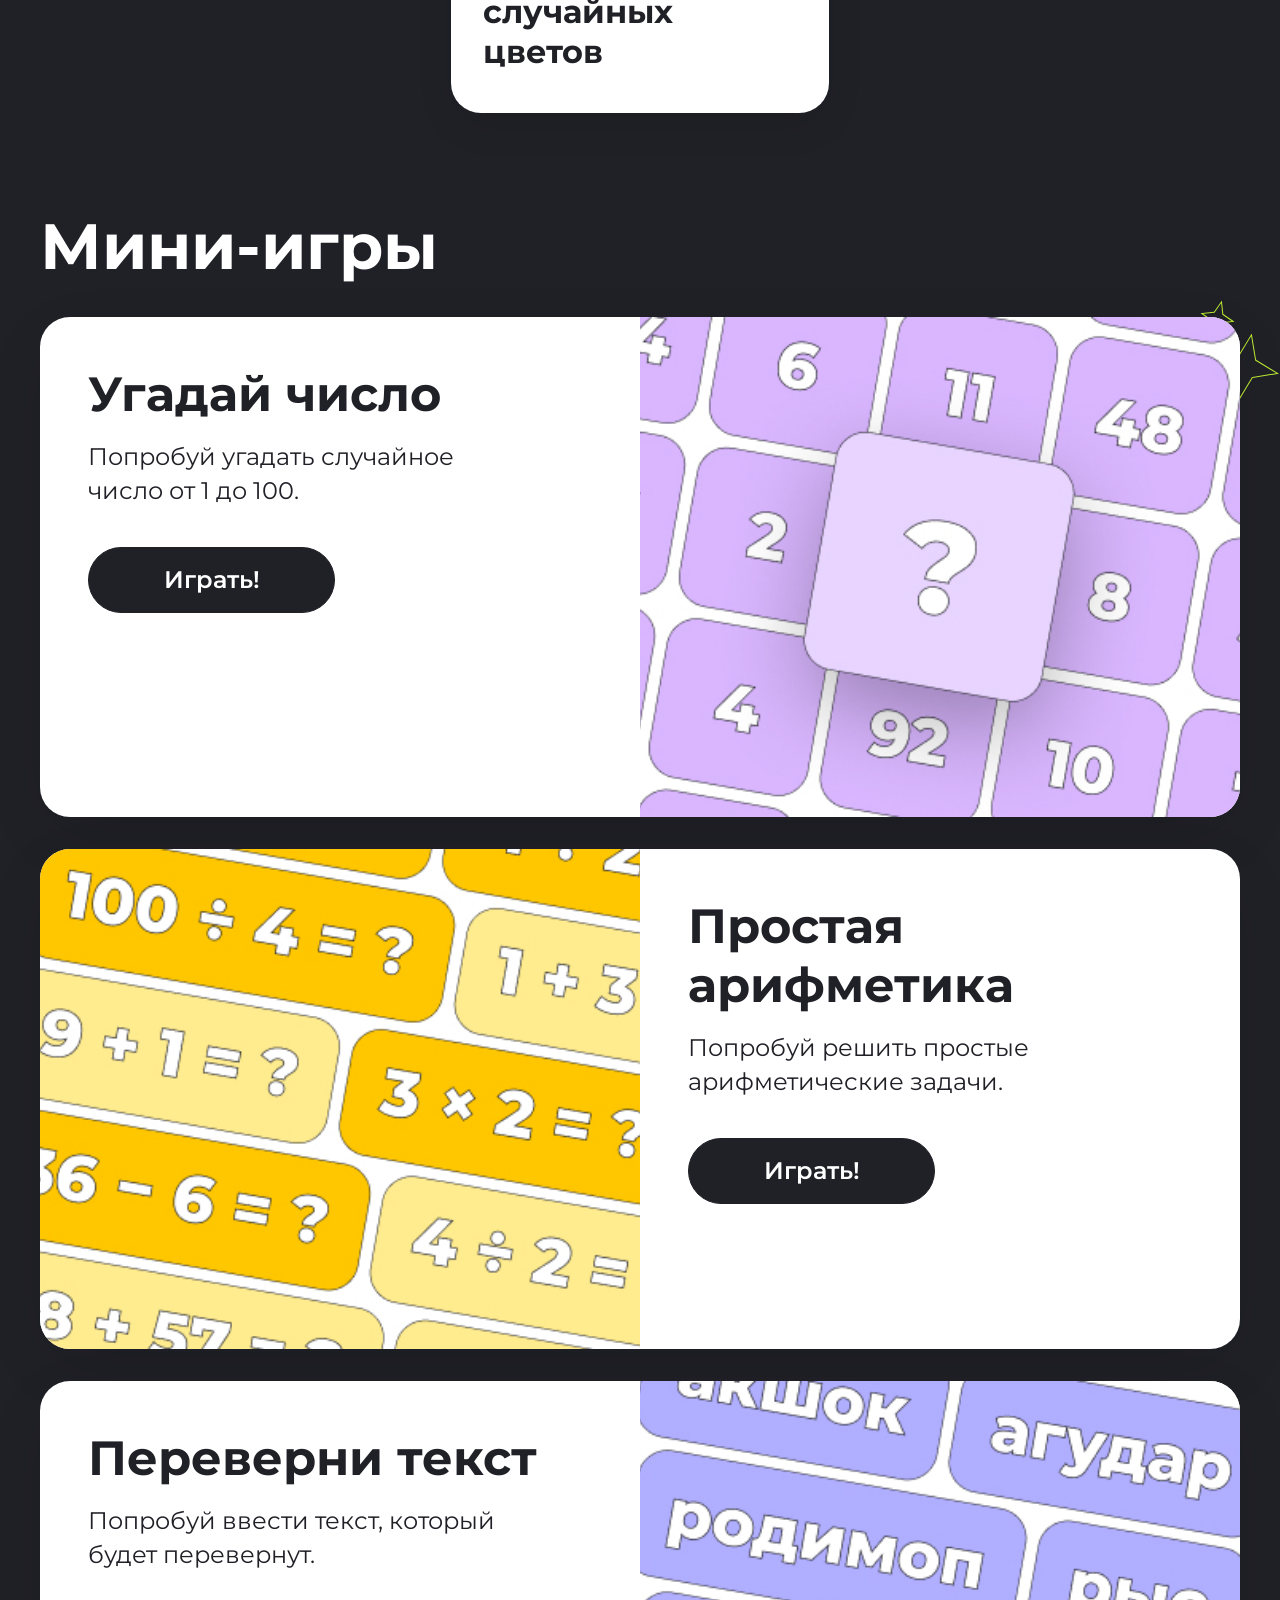
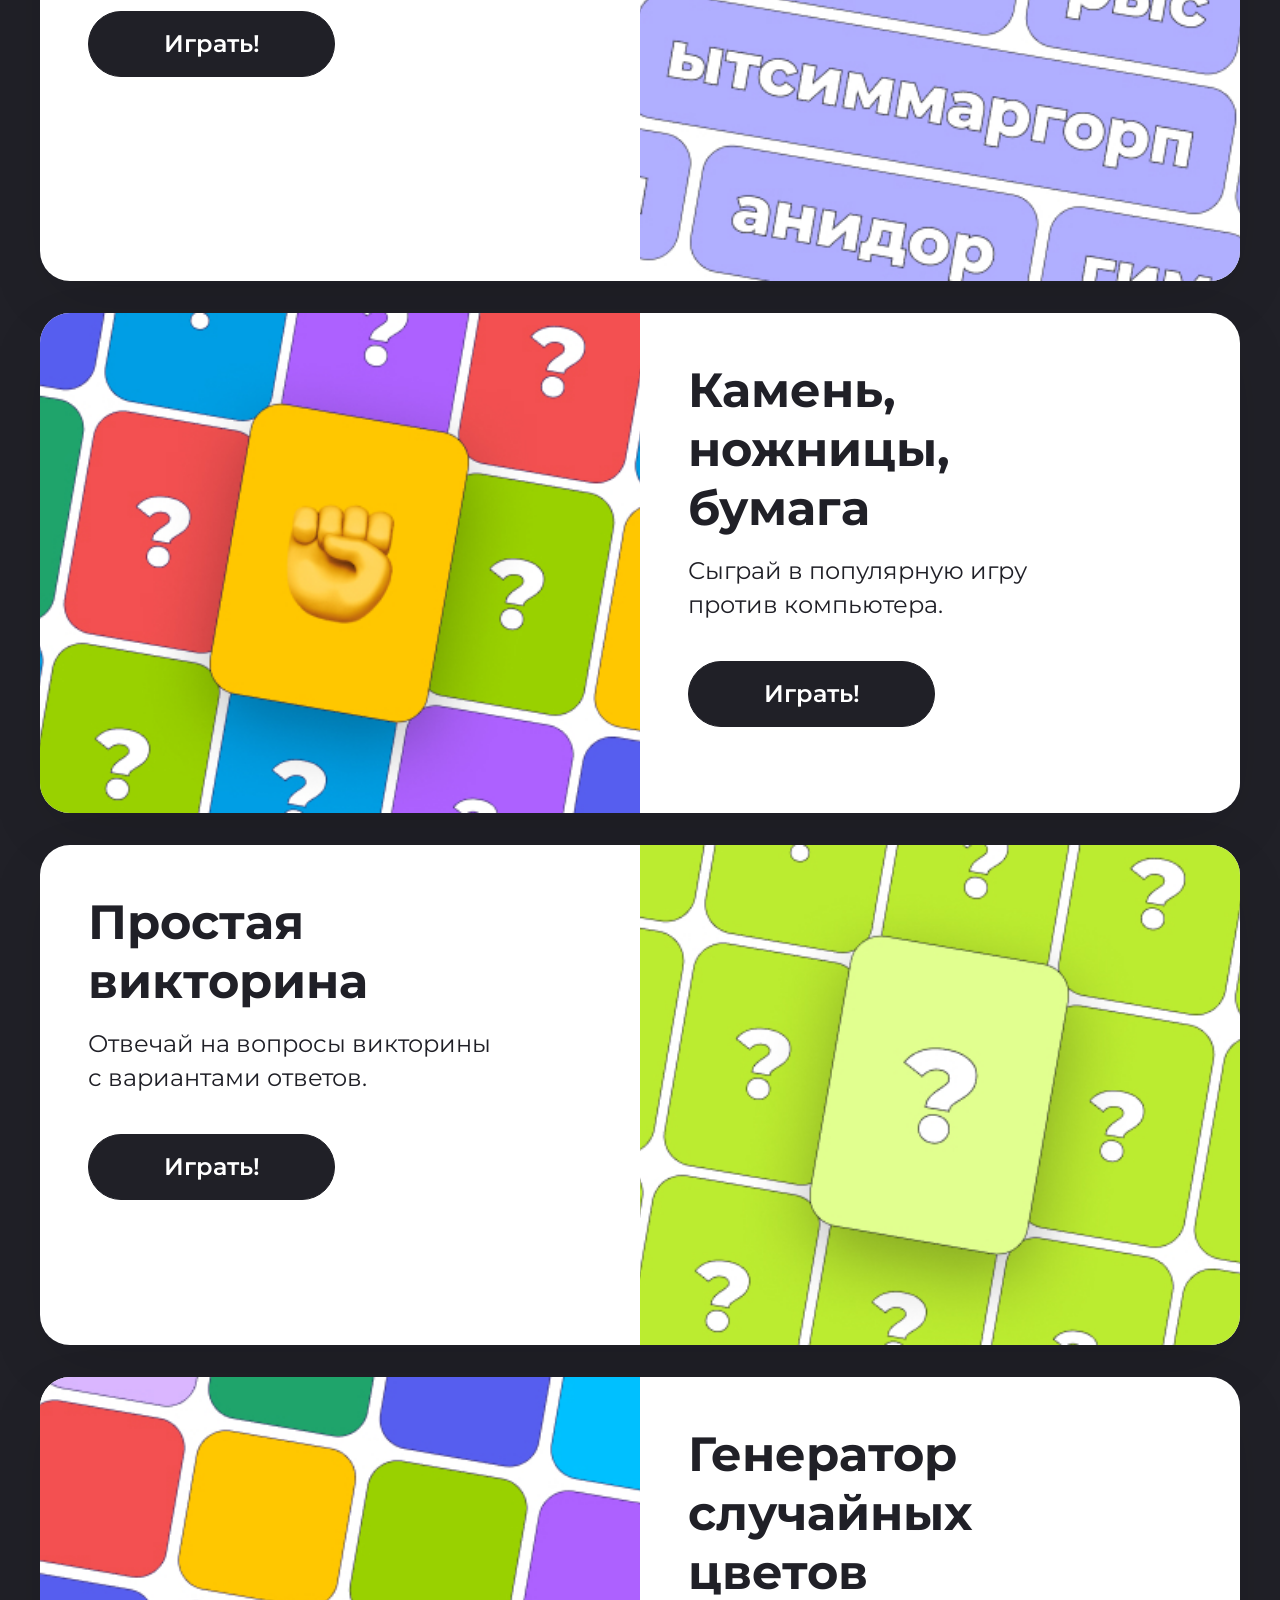
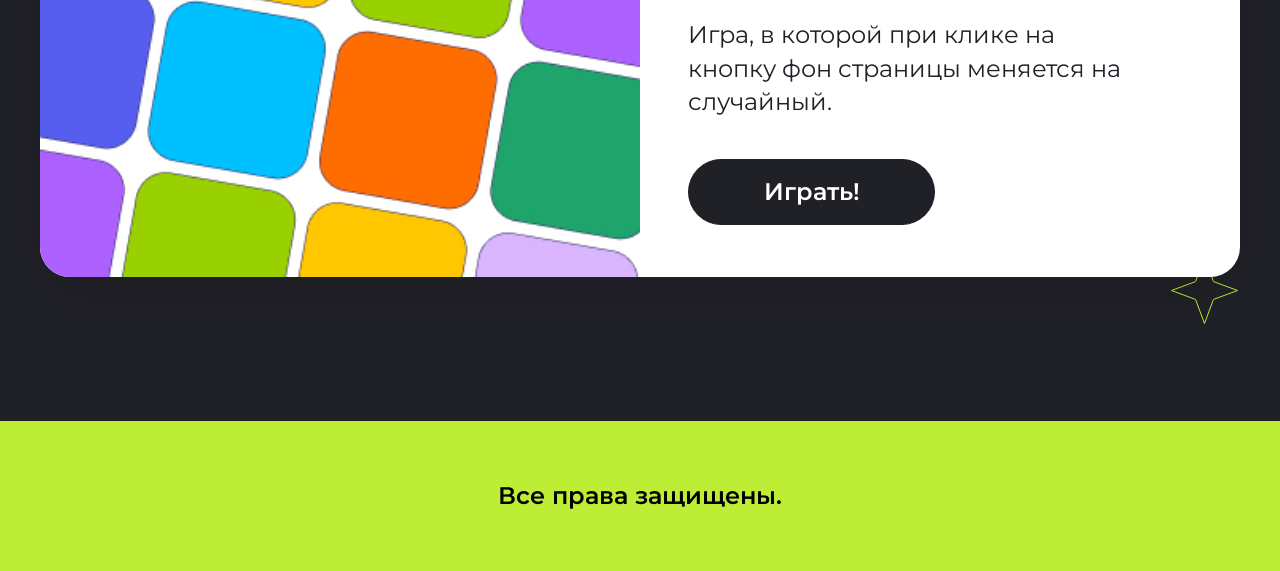
==== commit 81643df9: "Add files via upload" ====
--- a/index.html
+++ b/index.html
@@ -72,7 +72,7 @@
           />
         </svg>
 
-        <!-- === НОВЫЕ ЗВЁЗДЫ МОБИЛЬНОЙ ВЕРСИИ === -->
+        <!--НОВЫЕ ЗВЁЗДЫ МОБИЛьный -->
         <!-- Верхняя левая большая звезда -->
         <svg
           class="hero__star hero__star_mobile hero__star_mobile_top-left-big"
@@ -152,7 +152,7 @@
             stroke-linecap="round"
           />
         </svg>
-        <!-- === КОНЕЦ НОВЫХ ЗВЁЗД === -->
+        <!-- КОНЕЦ НОВЫХ ЗВЁЗД -->
 
         <div class="hero__container">
           <div class="hero__content">
@@ -293,7 +293,7 @@
               <div class="games-grid__column">
                 <!-- Карточка 1: Угадай число -->
                 <a
-                  href="#"
+                  href="#game-guess-number"
                   class="games-grid__item game-card game-card_purple game-card_guess-number"
                 >
                   <div class="game-card__image-wrapper">
@@ -311,7 +311,7 @@
 
                 <!-- Карточка 4: Камень, ножницы, бумага -->
                 <a
-                  href="#"
+                  href="#game-rock-paper-scissors"
                   class="games-grid__item game-card game-card_green game-card_rock-paper-scissors"
                 >
                   <div class="game-card__image-wrapper">
@@ -334,7 +334,7 @@
               <div class="games-grid__column">
                 <!-- Карточка 2: Простая арифметика -->
                 <a
-                  href="#"
+                  href="#game-arithmetic"
                   class="games-grid__item game-card game-card_yellow game-card_simple-arithmetic"
                 >
                   <div class="game-card__image-wrapper">
@@ -352,7 +352,7 @@
 
                 <!-- Карточка 5: Простая викторина -->
                 <a
-                  href="#"
+                  href="#game-quiz"
                   class="games-grid__item game-card game-card_lime game-card_simple-quiz"
                 >
                   <div class="game-card__image-wrapper">
@@ -373,7 +373,7 @@
               <div class="games-grid__column">
                 <!-- Карточка 3: Переверни текст -->
                 <a
-                  href="#"
+                  href="#game-text-flip"
                   class="games-grid__item game-card game-card_blue game-card_text-flip"
                 >
                   <div class="game-card__image-wrapper">
@@ -391,7 +391,7 @@
 
                 <!-- Карточка 6: Генератор случайных цветов -->
                 <a
-                  href="#"
+                  href="#game-random-color"
                   class="games-grid__item game-card game-card_red game-card_random-color"
                 >
                   <div class="game-card__image-wrapper">
@@ -416,14 +416,33 @@
 
       <!-- Блок: games-play -->
       <section class="games-play" id="games-play">
+      <!-- Звёзды фона Мини-игры -->
+      <div class="games-play__bg-stars">
+        <svg class="games-play__star games-play__star_top-right-small" width="35" height="35" viewBox="0 0 35 35" fill="none" xmlns="http://www.w3.org/2000/svg">
+          <path d="M22.2469 13.4283L22.2998 13.6524L22.5041 13.7585L33.446 19.4276L21.4491 22.2469L21.2251 22.2997L21.119 22.504L15.4488 33.4458L12.6306 21.449L12.5777 21.225L12.3734 21.1189L1.43062 15.4486L13.4284 12.6305L13.6524 12.5776L13.7585 12.3734L19.4278 1.43043L22.2469 13.4283Z" stroke="#BCEC30"/>
+        </svg>
+
+        <svg class="games-play__star games-play__star_top-right-big" width="69" height="69" viewBox="0 0 69 69" fill="none" xmlns="http://www.w3.org/2000/svg">
+          <path d="M43.9327 26.0287L43.991 26.251L44.1982 26.3512L67.1165 37.4068L42.5217 43.9326L42.2993 43.9909L42.2001 44.1982L31.1435 67.1164L24.6187 42.5216L24.5595 42.2992L24.3522 42.2L1.434 31.1434L26.0287 24.6186L26.2512 24.5593L26.3514 24.3521L37.407 1.43385L43.9327 26.0287Z" stroke="#BCEC30"/>
+        </svg>
+
+        <svg class="games-play__star games-play__star_bottom-right-small" width="41" height="41" viewBox="0 0 41 41" fill="none" xmlns="http://www.w3.org/2000/svg">
+          <path d="M25.5684 15.1367L25.6475 15.3525L25.8633 15.4316L39.5586 20.5L25.8633 25.5684L25.6475 25.6475L25.5684 25.8633L20.5 39.5586L15.4316 25.8633L15.3525 25.6475L15.1367 25.5684L1.44043 20.5L15.1367 15.4316L15.3525 15.3525L15.4316 15.1367L20.5 1.44043L25.5684 15.1367Z" stroke="#BCEC30"/>
+        </svg>
+
+        <svg class="games-play__star games-play__star_bottom-right-big" width="69" height="69" viewBox="0 0 69 69" fill="none" xmlns="http://www.w3.org/2000/svg">
+          <path d="M43.3496 25.3555L43.4287 25.5713L43.6445 25.6504L67.5586 34.5L43.6445 43.3496L43.4287 43.4287L43.3496 43.6445L34.5 67.5586L25.6504 43.6445L25.5713 43.4287L25.3555 43.3496L1.44043 34.5L25.3555 25.6504L25.5713 25.5713L25.6504 25.3555L34.5 1.44043L43.3496 25.3555Z" stroke="#BCEC30"/>
+        </svg>
+      </div>
+
         <div class="games-play__container">
           <h2 class="games-play__title">Мини-игры</h2>
 
           <!-- Игра 1: Угадай число -->
-          <div class="games-play__item game-play">
+          <div class="games-play__item game-play" id="game-guess-number">
             <div class="game-play__content">
               <h3 class="game-play__name">Угадай число</h3>
-              <p class="game-play__description">Попробуй угадать случайное число от 1 до 100.</p>
+              <p class="game-play__description">Попробуй угадать случайное <br> число от 1 до 100.</p>
               <button class="game-play__button" onclick="alert('Игра в разработке')">Играть!</button>
             </div>
             <div class="game-play__image-wrapper game-play__image-wrapper_purple">
@@ -432,7 +451,7 @@
           </div>
 
           <!-- Игра 2: Простая арифметика -->
-          <div class="games-play__item game-play">
+          <div class="games-play__item game-play" id="game-arithmetic">
             <div class="game-play__image-wrapper game-play__image-wrapper_yellow">
               <img class="game-play__image" src="img/cart2.jpg" alt="Простая арифметика" />
             </div>
@@ -444,7 +463,7 @@
           </div>
 
           <!-- Игра 3: Переверни текст -->
-          <div class="games-play__item game-play">
+          <div class="games-play__item game-play" id="game-text-flip">
             <div class="game-play__content">
               <h3 class="game-play__name">Переверни текст</h3>
               <p class="game-play__description">Попробуй ввести текст, который будет перевернут.</p>
@@ -456,22 +475,22 @@
           </div>
 
           <!-- Игра 4: Камень, ножницы, бумага -->
-          <div class="games-play__item game-play">
+          <div class="games-play__item game-play" id="game-rock-paper-scissors">
             <div class="game-play__image-wrapper game-play__image-wrapper_green">
               <img class="game-play__image" src="img/cart4.jpg" alt="Камень, ножницы, бумага" />
             </div>
             <div class="game-play__content">
-              <h3 class="game-play__name">Камень, ножницы, бумага</h3>
-              <p class="game-play__description">Сыграй в популярную игру против компьютера.</p>
+              <h3 class="game-play__name">Камень,<br> ножницы,<br> бумага</h3>
+              <p class="game-play__description">Сыграй в популярную игру<br> против компьютера.</p>
               <button class="game-play__button" onclick="alert('Игра в разработке')">Играть!</button>
             </div>
           </div>
 
           <!-- Игра 5: Простая викторина -->
-          <div class="games-play__item game-play">
+          <div class="games-play__item game-play" id="game-quiz">
             <div class="game-play__content">
               <h3 class="game-play__name">Простая викторина</h3>
-              <p class="game-play__description">Отвечай на вопросы викторины с вариантами ответов.</p>
+              <p class="game-play__description">Отвечай на вопросы викторины <br>с вариантами ответов.</p>
               <button class="game-play__button" onclick="alert('Игра в разработке')">Играть!</button>
             </div>
             <div class="game-play__image-wrapper game-play__image-wrapper_lime">
@@ -480,12 +499,12 @@
           </div>
 
           <!-- Игра 6: Генератор случайных цветов -->
-          <div class="games-play__item game-play">
+          <div class="games-play__item game-play" id="game-random-color">
             <div class="game-play__image-wrapper game-play__image-wrapper_red">
               <img class="game-play__image" src="img/cart6.jpg" alt="Генератор случайных цветов" />
             </div>
             <div class="game-play__content">
-              <h3 class="game-play__name">Генератор случайных цветов</h3>
+              <h3 class="game-play__name">Генератор случайных <br>цветов</h3>
               <p class="game-play__description">Игра, в которой при клике на кнопку фон страницы меняется на случайный.</p>
               <button class="game-play__button" onclick="alert('Игра в разработке')">Играть!</button>
             </div>
@@ -500,4 +519,4 @@
 
     </div> 
     </body>
-</html>
+</html>
--- a/style.css
+++ b/style.css
@@ -104,7 +104,7 @@
   top: 568px;
 }
 
-/* Мобильные звёзды скрыты на десктопе */
+/* Мобильные звёзды скрываю на десктопе */
 .hero__star_mobile {
   display: none;
 }
@@ -472,7 +472,238 @@
   background-color: #ffaaaa;
 }
 
-/*  АДАПТИВ  */
+/* Играть - DESKTOP */
+.games-play {
+  width: 100%;
+  background-color: #202027;
+  padding: 0 40px 144px;
+  position: relative;
+  overflow: hidden;
+}
+
+.games-play__container {
+  width: 100%;
+  max-width: 1200px;
+  margin: 0 auto;
+  padding: 0;
+  display: flex;
+  flex-direction: column;
+  align-items: flex-start;
+  gap: 32px;
+  position: relative;
+  z-index: 2;
+}
+
+.games-play__title {
+  font-family: "Montserrat", sans-serif;
+  font-weight: 700;
+  font-size: 64px;
+  color: #ffffff;
+  line-height: 1.22;
+  text-align: left;
+  width: 100%;
+  margin-left: 0;
+}
+
+.game-play {
+  display: flex;
+  flex-direction: row;
+  align-items: stretch;
+  width: 100%;
+  height: 500px;
+  background: #ffffff;
+  box-shadow: 0px 20px 67px -12px rgba(0, 0, 0, 0.13);
+  border-radius: 30px;
+  overflow: hidden;
+}
+
+/* Content area - left or right side */
+.game-play__content {
+  display: flex;
+  flex-direction: column;
+  align-items: flex-start;
+  padding: 48px;
+  gap: 16px;
+  width: 50%;
+  height: 100%;
+}
+
+.game-play__name {
+width: 504px;
+font-family: 'Montserrat';
+font-style: normal;
+font-weight: 700;
+font-size: 48px;
+line-height: 59px;
+/* identical to box height */
+display: flex;
+align-items: center;
+color: #202027;
+}
+
+.game-play__description {
+  font-family: "Montserrat", sans-serif;
+  font-weight: 400;
+  font-size: 24px;
+  line-height: 1.4;
+  color: #202027;
+  max-width: 457px;
+  margin: 0;  
+}
+
+.game-play__button {
+  font-family: "Montserrat", sans-serif;
+  line-height: 1.42;
+  text-align: center;
+  color: #ffffff;
+  display: flex;
+  justify-content: center;
+  align-items: center;
+  padding: 16px 28px;
+  gap: 10px;
+  width: 247px;
+  height: 66px;
+  background: #202027;
+  border: 1px solid #202027;
+  border-radius: 60px;
+  transition:
+    background-color 0.3s ease,
+    color 0.3s ease,
+    border-color 0.3s ease;
+  margin-top: 24px;
+  cursor: pointer;
+font-weight: 600;
+font-style: SemiBold;
+font-size: 24px;
+letter-spacing: 0%;
+
+}
+
+.game-play__button:hover {
+  background-color: #ffffff;
+  color: #202027;
+  border-color: #202027;
+}
+
+/* Image area */
+.game-play__image-wrapper {
+  width: 50%;
+  height: 100%;
+  overflow: hidden;
+  display: flex;
+  align-items: center;
+  justify-content: center;
+}
+
+.game-play__image-wrapper_purple {
+  background-color: #c8a8ff;
+}
+
+.game-play__image-wrapper_yellow {
+  background-color: #ffdd88;
+}
+
+.game-play__image-wrapper_blue {
+  background-color: #aaddff;
+}
+
+.game-play__image-wrapper_green {
+  background-color: #aaffaa;
+}
+
+.game-play__image-wrapper_lime {
+  background-color: #ddff88;
+}
+
+.game-play__image-wrapper_red {
+  background-color: #ffaaaa;
+}
+
+.game-play__image {
+  width: 100%;
+  height: 100%;
+  object-fit: cover;
+  display: block;
+}
+
+/* Footer */
+.footer {
+  width: 100%;
+  height: 150px;
+  background: #bded35;
+  display: flex;
+  align-items: center;
+  justify-content: center;
+}
+
+.footer__text {
+  font-size: 24px;
+  display: flex;
+  align-items: center;
+  text-align: center;
+  color: #000000;
+  font-family: Montserrat;
+  font-weight: 600;
+  line-height: 100%;
+  letter-spacing: 0px;
+  vertical-align: middle;
+}
+
+
+/* Звёзды фона блока Мини-игры */
+.games-play__bg-stars {
+  position: absolute;
+  top: 0;
+  left: 0;
+  right: 0;
+  bottom: 0;
+  overflow: hidden;
+  pointer-events: none;
+  z-index: 1;
+}
+
+.games-play__star {
+  position: absolute;
+  pointer-events: none;
+}
+
+.games-play__star_top-right-small {
+  width: 35.15px;
+  height: 35.15px;
+  top: 93px;
+  right: 45px;
+  transform: rotate(7.08deg);
+}
+
+.games-play__star_top-right-big {
+  width: 68.86px;
+  height: 68.86px;
+  top: 126px;
+  right: 0;
+  transform: rotate(5.45deg);
+}
+
+.games-play__star_bottom-right-small {
+  width: 41px;
+  height: 41px;
+  bottom: 144px;
+  right: 111px;
+}
+
+.games-play__star_bottom-right-big {
+  width: 69px;
+  height: 69px;
+  bottom: 96px;
+  right: 41px;
+}
+
+/* Карточки игр поверх фона */
+.game-play {
+  position: relative;
+  z-index: 2;
+}
+
+/* АДАПТИВ для планшета */
 @media (max-width: 1280px) {
   .about-games__grid {
     width: 100%;
@@ -481,6 +712,10 @@
   .games-grid {
     flex-wrap: wrap;
   }
+
+  .game-play {
+    width: 100%;
+  }
 }
 
 @media (max-width: 1024px) {
@@ -499,14 +734,49 @@
   .game-card__title {
     font-size: 24px;
   }
-}
-
+
+  .games-play__title {
+    font-size: 48px;
+    text-align: left;
+    width: 100%;
+  }
+
+  .game-play {
+    flex-direction: column;
+    height: auto;
+    width: 100%;
+  }
+
+  .game-play__content,
+  .game-play__image-wrapper {
+    width: 100%;
+    height: auto;
+  }
+
+  .game-play__image-wrapper {
+    height: 300px;
+  }
+
+  .game-play__content {
+    padding: 36px;
+    gap: 12px;
+  }
+
+  .game-play__name {
+    font-size: 36px;
+  }
+
+  .game-play__description {
+    font-size: 18px;
+  }
+}
+
+/* МОБИЛЬНАЯ ВЕРСИЯ */
 @media (max-width: 860px) {
   .about-games {
     display: none;
   }
 
-  /*Мобила */
   .hero {
     padding: 0 20px;
     min-height: 725px;
@@ -532,37 +802,31 @@
   }
 
   .hero__title {
- /* Добро пожаловать на мой сайт мини-игр */
-
-width: 262px;
-height: 196px;
-font-family: 'Montserrat';
-font-style: normal;
-font-weight: 700;
-font-size: 40px;
-line-height: 49px;
-display: flex;
-align-items: center;
-text-align: center;
-color: #202027;
-font-family: Montserrat;
-font-style: Bold;
-letter-spacing: 0px;
-text-align: center;
-vertical-align: middle;
-
+    width: 262px;
+    height: 196px;
+    font-family: 'Montserrat';
+    font-style: normal;
+    font-weight: 700;
+    font-size: 40px;
+    line-height: 49px;
+    display: flex;
+    align-items: center;
+    text-align: center;
+    color: #202027;
+    letter-spacing: 0px;
+    text-align: center;
+    vertical-align: middle;
   }
 
   .hero__description {
-    font-size: 16px;   
-    text-align: center;   
-/* Тебе предстоит пройти несколько увлекательных игр. Если готов, нажимай «Поехали!» и приступай. */
-width: 296px;
-height: 60px;
-font-family: 'Montserrat';
-font-style: normal;
-font-weight: 400;
-line-height: 20px;
+    font-size: 16px;
+    text-align: center;
+    width: 296px;
+    height: 60px;
+    font-family: 'Montserrat';
+    font-style: normal;
+    font-weight: 400;
+    line-height: 20px;
   }
 
   .hero__button {
@@ -571,16 +835,14 @@
     font-size: 16px;
     margin-top: 12px;
     font-family: Montserrat;
-font-weight: 600;
-font-style: SemiBold;
-font-size: 16px;
-line-height: 142%;
-letter-spacing: 0%;
-text-align: center;
-
-  }
-
-  /* Скрываю ховеры */
+    font-weight: 600;
+    font-size: 16px;
+    line-height: 142%;
+    letter-spacing: 0%;
+    text-align: center;
+  }
+
+  /* Скрываю ховеры на мобильных */
   .hero__button:hover {
     background-color: #202027;
     color: #ffffff;
@@ -619,15 +881,6 @@
     width: max-content;
     height: auto;
     animation: scroll-line-move 20s linear infinite;
-    width: 1669.402610456782;
-top: 649px;
-left: -6px;
-border-width: 0.54px;
-padding-top: 16px;
-padding-right: 24px;
-padding-bottom: 16px;
-padding-left: 24px;
-
   }
 
   .scroll-line__item {
@@ -657,13 +910,15 @@
     width: 20px;
     height: 20px;
   }
-.hero__star_top,
+
+  .hero__star_top,
   .hero__star_top-small,
   .hero__star_down,
   .hero__star_down-big {
-    display: none;}
-
-  /* === НОВЫЕ МОБИЛЬНЫЕ ЗВЁЗДЫ === */
+    display: none;
+  }
+
+  /* НОВЫЕ МОБИЛЬНЫЕ ЗВЁЗДЫ */
   .hero__star_mobile {
     display: block;
     position: absolute;
@@ -684,18 +939,13 @@
     top: 64px;
   }
 
-  .hero__star_mobile_top-right-big {           /*ПОПРАВЬ РАЗМЕРЫ!!!!!!!!!*/
+  .hero__star_mobile_top-right-big {
     width: auto;
     height: auto;
     right: -5px;
     top: -5px;
     transform: rotate(-1deg);
     transform-origin: center center;
-
-
-
-
-    
   }
 
   .hero__star_mobile_bottom-right-small {
@@ -711,9 +961,9 @@
     left: 304px;
     top: 580px;
   }
-  /* === КОНЕЦ НОВЫХ МОБИЛЬНЫХ ЗВЁЗД === */
-
-.games-play {
+  /* КОНЕЦ НОВЫХ МОБИЛЬНЫХ ЗВЁЗД */
+
+  .games-play {
     padding: 48px 20px 48px;
   }
 
@@ -724,21 +974,25 @@
   }
 
   .games-play__title {
-    font-size: 40px;
-    line-height: 1.22;
-    padding: 0;
-    text-align: left;
-    margin-left: 0;
-    width: 100%;
-    max-width: 343px;
-  }
-
-  /* Картинка сверху */
+width: 250px;
+height: 49px;
+
+font-family: 'Montserrat';
+font-style: normal;
+font-weight: 700;
+font-size: 40px;
+line-height: 49px;
+display: flex;
+align-items: center;
+color: #FFFFFF;
+
+  }
+
+  /* Картинка сверху на мобильных */
   .game-play {
     flex-direction: column;
     width: 100%;
-    max-width: 343px;
-    height: 626.63px;
+    width: 343px;
     border-radius: 30px;
     overflow: hidden;
     align-self: center;
@@ -759,13 +1013,13 @@
     border-radius: 30px 30px 0 0;
   }
 
-  .game-play__content {
+  .game-play__content {display: flex;
     width: 100%;
-    height: 341.63px;
     padding: 29px 29px 32px;
     gap: 10px;
     justify-content: flex-start;
     flex-shrink: 0;
+    align-items: flex-start;
   }
 
   .game-play__name {
@@ -773,9 +1027,8 @@
     line-height: 1.22;
     max-width: 285px;
 
-
-
-    
+color: #202027;
+
   }
 
   .game-play__description {
@@ -796,278 +1049,22 @@
     height: 100px;
   }
 
-  .footer__text {
-    font-size: 16px;
-  }
-}
-/* Играть */
-.games-play {
-  width: 100%;
-  background-color: #202027;
-  padding: 0 40px 144px;
-  position: relative;
-  overflow: hidden;
-}
-
-.games-play__container {
-  width: 100%;
-  max-width: 1200px;
-  margin: 0 auto;
-  padding: 0;
-  display: flex;
-  flex-direction: column;
-  align-items: flex-start;
-  gap: 72px;
-}
-
-.games-play__title {
-  font-family: "Montserrat", sans-serif;
-  font-weight: 700;
-  font-size: 64px;
-  color: #ffffff;
-  line-height: 1.22;
-  text-align: left;
-  width: 100%;
-  margin-left: 0;
-}
-
-.game-play {
-  display: flex;
-  flex-direction: row;
-  align-items: flex-start;
-  width: 100%;
-  height: 500px;
-  background: #ffffff;
-  box-shadow: 0px 20px 67px -12px rgba(0, 0, 0, 0.13);
-  border-radius: 30px;
-  overflow: hidden;
-}
-
-/*лево право */
-.game-play__content {
-  display: flex;
-  flex-direction: column;
-  align-items: flex-start;
-  padding: 48px;
-  gap: 10px;
-  width: 600px;
-  height: 500px;
-  justify-content: center;
-
-
-
-  
-}
-
-.game-play__name {
-  line-height: 1.22;
-  color: #202027;
-  max-width: 504px;
-/* Угадай число */
-
-width: 504px;
-height: 59px;
+  .footer__text { 
+width: 190px;
+height: 20px;
+left: calc(50% - 190px/2 + 0.5px);
+top: 4480px;
 
 font-family: 'Montserrat';
 font-style: normal;
-font-weight: 700;
-font-size: 48px;
-line-height: 59px;
+font-weight: 600;
+font-size: 16px;
+line-height: 20px;
 /* identical to box height */
 display: flex;
 align-items: center;
-
-color: #202027;
-
-
-/* Inside auto layout */
-flex: none;
-order: 0;
-align-self: stretch;
-flex-grow: 0;
-
-
-
-
-}
-
-.game-play__description {
-  font-family: "Montserrat", sans-serif;
-  font-weight: 400;
-  font-size: 24px;
-  line-height: 1.4;
-  color: #202027;
-  margin-top: 14px;
-  max-width: 457px;
-}
-
-.game-play__button {
-  font-family: "Montserrat", sans-serif;
-  font-weight: 400;
-  font-size: 24px;
-  line-height: 1.42;
-  text-align: center;
-  color: #ffffff;
-  display: flex;
-  justify-content: center;
-  align-items: center;
-  padding: 16px 28px;
-  gap: 10px;
-  width: 247px;
-  height: 66px;
-  background: #202027;
-  border: 1px solid #202027;
-  border-radius: 60px;
-  transition:
-    background-color 0.3s ease,
-    color 0.3s ease,
-    border-color 0.3s ease;
-  margin-top: 24px;
-  cursor: pointer;
-}
-
-.game-play__button:hover {
-  background-color: #ffffff;
-  color: #202027;
-  border-color: #202027;
-}
-
-.game-play__image-wrapper {
-  width: 600px;
-  height: 500px;
-  overflow: hidden;
-  border-radius: 30px;
-  display: flex;
-  align-items: center;
-  justify-content: center;
-}
-
-.game-play__image-wrapper_purple {
-  background-color: #c8a8ff;
-}
-
-.game-play__image-wrapper_yellow {
-  background-color: #ffdd88;
-}
-
-.game-play__image-wrapper_blue {
-  background-color: #aaddff;
-}
-
-.game-play__image-wrapper_green {
-  background-color: #aaffaa;
-}
-
-.game-play__image-wrapper_lime {
-  background-color: #ddff88;
-}
-
-.game-play__image-wrapper_red {
-  background-color: #ffaaaa;
-}
-
-.game-play__image {
-  width: 100%;
-  height: 100%;
-  object-fit: cover;
-  display: block;
-}
-
-/* Убираю ховеры */
-.game-play:hover {
-  transform: none;
-  box-shadow: 0px 20px 67px -12px rgba(0, 0, 0, 0.13);
-}
-
-.footer {
-  width: 100%;
-  height: 150px;
-  background: #bded35;
-  display: flex;
-  align-items: center;
-  justify-content: center;
-}
-
-.footer__text {
-  font-family: "Montserrat", sans-serif;
-  font-weight: 600;
-  font-size: 16px;
-  line-height: 1.25;
-  color: #202027;
-  text-align: center;
-}
-
-/* АДАПТИВ для миниигры */
-@media (max-width: 1280px) {
-  .game-play {
-    width: 100%;
-  }
-}
-
-@media (max-width: 1024px) {
-  .games-play__title {
-    font-size: 48px;
-    text-align: left;
-    width: 100%;
-  }
-
-  .game-play {
-    flex-direction: column;
-    height: auto;
-    width: 100%;
-  }
-
-  .game-play__content,
-  .game-play__image-wrapper {
-    width: 100%;
-    height: auto;
-  }
-
-  .game-play__image-wrapper {
-    height: 300px;
-  }
-
-  .game-play__name {
-    font-size: 36px;
-  }
-
-  .game-play__description {
-    font-size: 18px;
-  }
-}
-
-@media (max-width: 860px) {
-  .games-play__container {
-    padding: 0;
-    gap: 40px;
-  }
-
-  .games-play__title {
-    font-size: 36px;
-    text-align: left;
-    width: 100%;
-  }
-
-  .game-play__content {
-    padding: 32px 24px;
-  }
-
-  .game-play__name {
-    font-size: 28px;
-  }
-
-  .game-play__description {
-    font-size: 16px;
-  }
-
-  .game-play__button {
-    width: 100%;
-    max-width: 247px;
-    font-size: 18px;
-    height: 56px;
-  }
-
-  .game-play__image-wrapper {
-    height: 220px;
-  }
-}
+text-align: center;
+color: #000000;
+
+  }
+}
